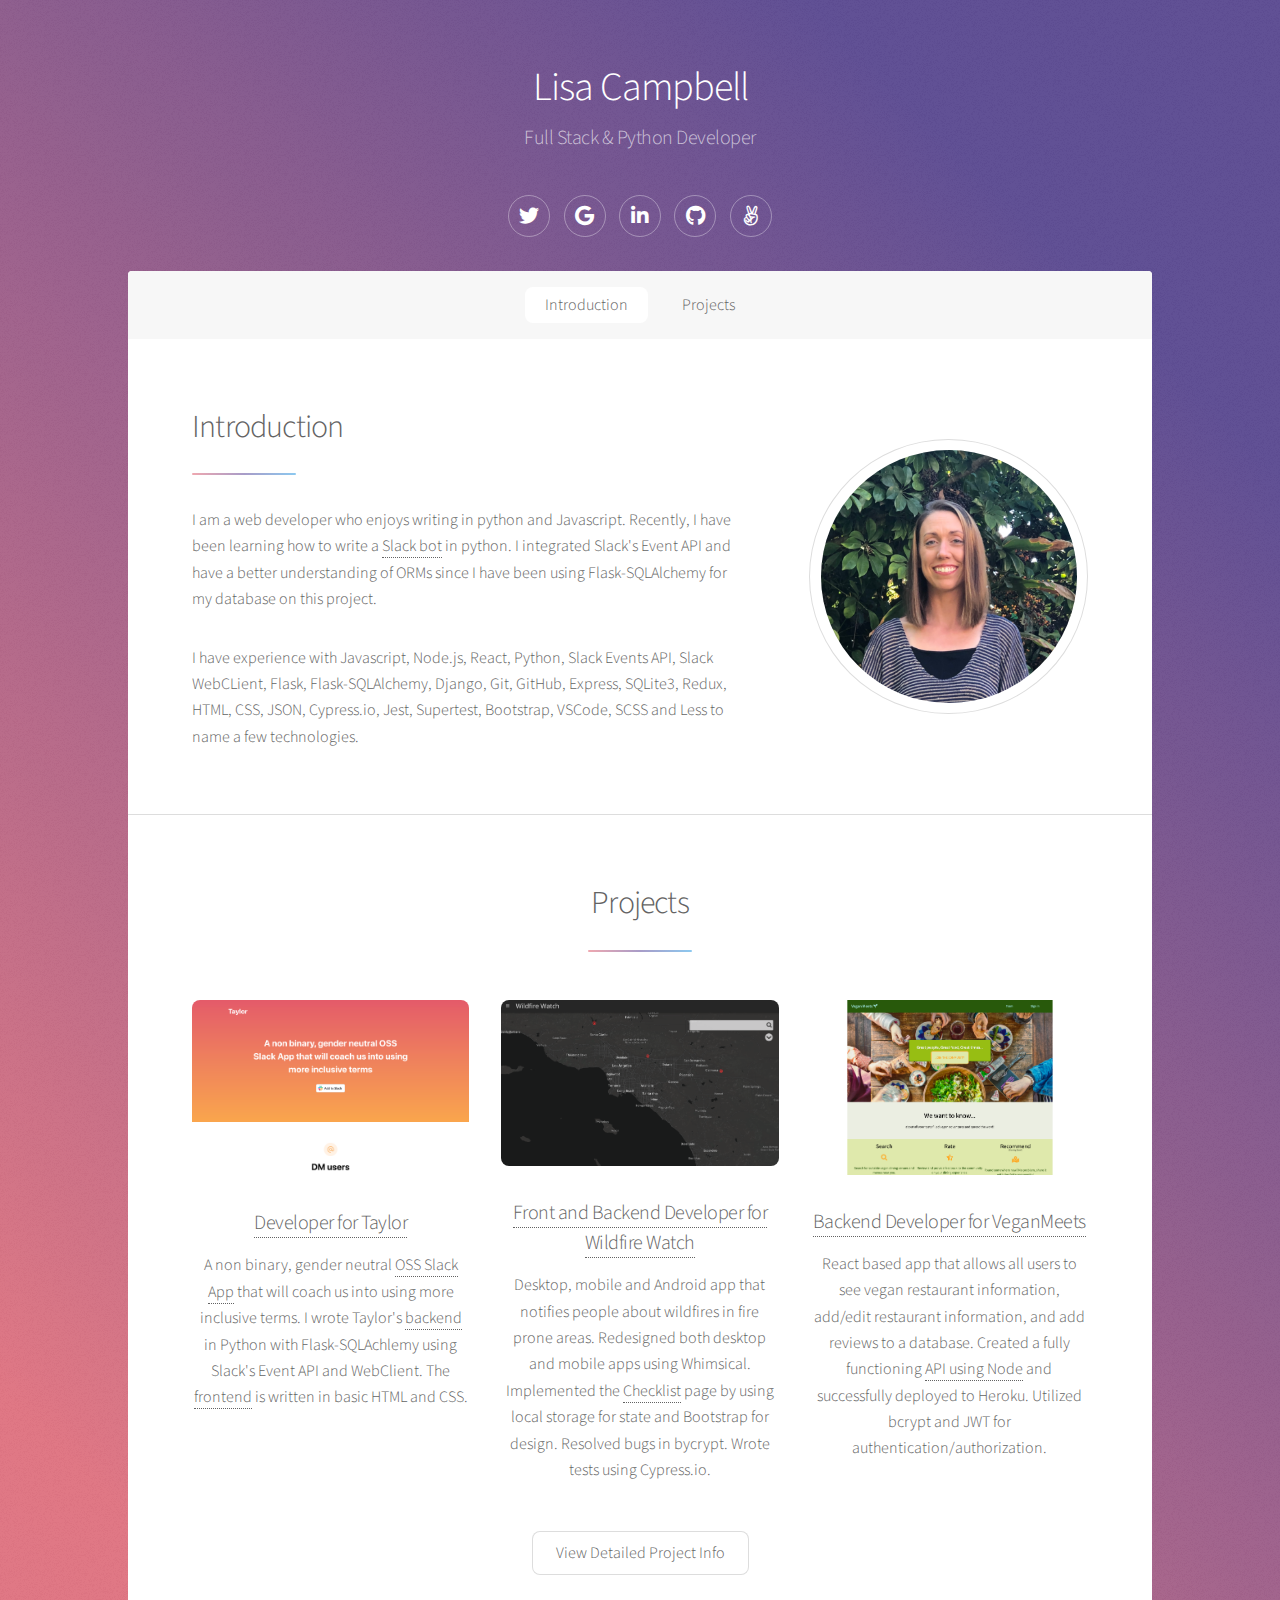
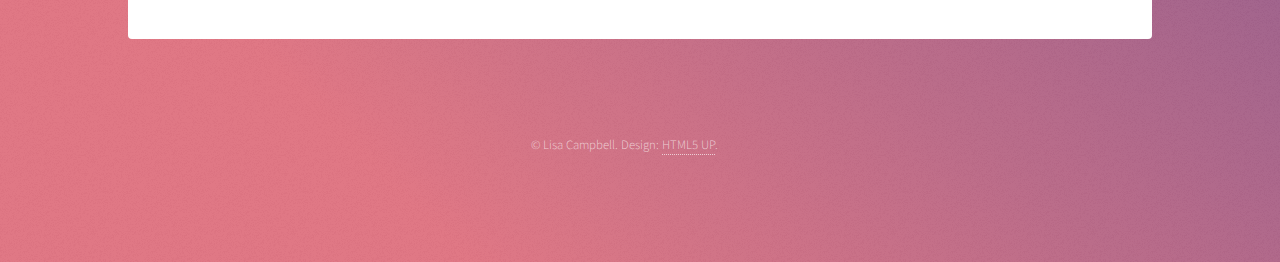
==== index.html @ e960ab2b "Updated links." ====
<!DOCTYPE HTML>

<html>
	<head>
		<title>Lisa Campbell Full Stack & Python Developer</title>
		<meta charset="utf-8" />
		<meta name="viewport" content="width=device-width, initial-scale=1, user-scalable=no" />
		<link rel="stylesheet" href="assets/css/main.css" />
		<noscript><link rel="stylesheet" href="assets/css/noscript.css" /></noscript>
	</head>
	<body class="is-preload">

		<!-- Wrapper -->
			<div id="wrapper">

				<!-- Header -->
					<header id="header">
						<h1>Lisa Campbell</h1>
						<p>Full Stack & Python Developer<br />
						</p>
						<section id="icon">
							<ul class="icons">
								<li><a href="https://twitter.com/lcampbe79" class="icon brands fa-twitter alt"><span class="label">Twitter</span></a></li>
								<li><a href="mailto:lisa@lisacampbell.dev" class="icon brands fa-google alt"><span class="label">Email</span></a></li>
								<li><a href="https://www.linkedin.com/in/lcampbe/" class="icon brands fa-linkedin-in alt"><span class="label">LinkedIn</span></a></li>
								<li><a href="https://github.com/lcampbe79" class="icon brands fa-github alt"><span class="label">GitHub</span></a></li>
								<li><a href="https://angel.co/u/lisa-campbell-79" class="icon brands fa-angellist alt"><span class="label">Angel List</span></a></li>
								<!-- <li><a href="link to your resume" class="icon fa-file-pdf"></a>
 -->

							</ul>
						</section>
					</header>
					
				<!-- Nav -->
					<nav id="nav">
						<ul>
							<li><a href="#intro" class="active">Introduction</a></li>
							<!-- <li><a href="#first">Projects</a></li> -->
							<li><a href="#first">Projects</a></li>
							<!-- Need to make Second go to my resume -->
							<!-- <li><a href="#second">Resume</a></li> -->
							<!-- <li><a href="#cta">Get Started</a></li> -->
						</ul>
					</nav>

				<!-- Main -->
					<div id="main">

						<!-- Introduction -->
							<section id="intro" class="main">
								<div class="spotlight">
									<div class="content">
										<header class="major">
											<h2>Introduction</h2>
										</header>
										<p>I am a web developer who enjoys writing in python and Javascript. Recently, I have been learning how to write a <a href="https://github.com/gettaylor">Slack bot</a> in python. I integrated Slack's Event API and have a better understanding of ORMs since I have been using Flask-SQLAlchemy for my database on this project.</p>
										<p>I have experience with Javascript, Node.js, React, Python, Slack Events API, Slack WebCLient, Flask, Flask-SQLAlchemy, Django, Git, GitHub, Express, SQLite3, Redux, HTML, CSS, JSON, Cypress.io, Jest, Supertest, Bootstrap, VSCode, SCSS and Less to name a few technologies.</p>
									</div>
									<span class="image"><img src="images/Lisa_profile.jpg" alt="" /></span>
								</div>
							</section>

						<!-- First Section -->
							<section id="first" class="main special">
								<header class="major">
									<h2>Projects</h2>
								</header>

								<ul class="features">
									<li>
										<div class="col-4"><span class="image fit"><a href="https://gettaylor.app"><img src="images/taylor.jpg" alt="" /></a></span></div>
										<h3><a href="https://github.com/gettaylor">Developer for Taylor</h3></a>
										
										<p>A non binary, gender neutral <a href="https://gettaylor.app">OSS Slack App</a> that will coach us into using more inclusive terms. I wrote Taylor's <a href="https://github.com/gettaylor/taylor">backend</a> in Python with Flask-SQLAchlemy using Slack's Event API and WebClient. The <a href="https://github.com/gettaylor/website">frontend</a> is written in basic HTML and CSS. 
										</p>
									</li>

									<li>
										<div class="col-4"><span class="image fit"><a href="https://wildfirewatchapp.com/"><img src="images/wildfire-watch.jpg" alt="" /></a></span></div>
										
										<h3><a href="https://wildfirewatchapp.com/">Front and Backend Developer for Wildfire Watch</h3></a>
										<p>Desktop, mobile and Android app that notifies people about wildfires in fire prone areas. Redesigned both desktop and mobile apps using Whimsical. Implemented the <a href="https://github.com/Lambda-School-Labs/forest-fire-watch-fe/commits?author=lcampbe79">Checklist</a> page by using local storage for state and Bootstrap for design. Resolved bugs in bycrypt. Wrote tests using Cypress.io.
										</p>
									</li>

									<li>
										<div class="col-4"><span class="image fit"><a href="https://github.com/Web26-veganmeats/BE"><img src="images/veganmeets.jpg" alt="" /></a></span></div>
										<!-- <span class="image"><img src="images/veganmeets.jpg" alt="" /></span> -->
										<h3><a href="https://web26-veganmeats.github.io/Marketing-Page/">Backend Developer for VeganMeets</h3></a>
										<p>React based app that allows all users to see vegan restaurant information, add/edit restaurant information, and add reviews to a database. Created a fully functioning <a href="https://github.com/Web26-veganmeats/BE">API using Node</a> and successfully deployed to Heroku. Utilized bcrypt and JWT for authentication/authorization.</p>
									</li>

								</ul>

								<footer class="major">
									<ul class="actions special">
										<li><a href="projects.html" class="button">View Detailed Project Info</a></li>
									</ul>
								</footer>

							</section>

					</div>

				<!-- Footer -->
					<footer id="footer">
						<p class="copyright">&copy; Lisa Campbell. Design: <a href="https://html5up.net">HTML5 UP</a>.</p>
					</footer>

			</div>

		<!-- Scripts -->
			<script src="assets/js/jquery.min.js"></script>
			<script src="assets/js/jquery.scrollex.min.js"></script>
			<script src="assets/js/jquery.scrolly.min.js"></script>
			<script src="assets/js/browser.min.js"></script>
			<script src="assets/js/breakpoints.min.js"></script>
			<script src="assets/js/util.js"></script>
			<script src="assets/js/main.js"></script>

	</body>
</html>
---- assets/css/main.css ----
@charset "UTF-8";
@import 'fontawesome-all.min.css';
@import 'https://fonts.googleapis.com/css?family=Source+Sans+Pro:300,400';
/*
	Stellar by HTML5 UP
	html5up.net | @ajlkn
	Free for personal and commercial use under the CCA 3.0 license (html5up.net/license)
*/
html, body, div, span, applet, object,
iframe, h1, h2, h3, h4, h5, h6, p, blockquote,
pre, a, abbr, acronym, address, big, cite,
code, del, dfn, em, img, ins, kbd, q, s, samp,
small, strike, strong, sub, sup, tt, var, b,
u, i, center, dl, dt, dd, ol, ul, li, fieldset,
form, label, legend, table, caption, tbody,
tfoot, thead, tr, th, td, article, aside,
canvas, details, embed, figure, figcaption,
footer, header, hgroup, menu, nav, output, ruby,
section, summary, time, mark, audio, video {
  margin: 0;
  padding: 0;
  border: 0;
  font-size: 100%;
  font: inherit;
  vertical-align: baseline;
}

article, aside, details, figcaption, figure,
footer, header, hgroup, menu, nav, section {
  display: block;
}

body {
  line-height: 1;
}

ol, ul {
  list-style: none;
}

blockquote, q {
  quotes: none;
}
blockquote:before, blockquote:after, q:before, q:after {
  content: "";
  content: none;
}

table {
  border-collapse: collapse;
  border-spacing: 0;
}

body {
  -webkit-text-size-adjust: none;
}

mark {
  background-color: transparent;
  color: inherit;
}

input::-moz-focus-inner {
  border: 0;
  padding: 0;
}

input, select, textarea {
  -moz-appearance: none;
  -webkit-appearance: none;
  -ms-appearance: none;
  appearance: none;
}

/* Basic */
@-ms-viewport {
  width: device-width;
}
body {
  -ms-overflow-style: scrollbar;
}

@media screen and (max-width: 480px) {
  html, body {
    min-width: 320px;
  }
}
html {
  box-sizing: border-box;
}

*, *:before, *:after {
  box-sizing: inherit;
}

body {
  background-color: #935d8c;
  background-image: url("images/overlay.png"), -moz-linear-gradient(45deg, #e37682 15%, #5f4d93 85%);
  background-image: url("images/overlay.png"), -webkit-linear-gradient(45deg, #e37682 15%, #5f4d93 85%);
  background-image: url("images/overlay.png"), -ms-linear-gradient(45deg, #e37682 15%, #5f4d93 85%);
  background-image: url("images/overlay.png"), linear-gradient(45deg, #e37682 15%, #5f4d93 85%);
}
body.is-preload *, body.is-preload *:before, body.is-preload *:after {
  -moz-animation: none !important;
  -webkit-animation: none !important;
  -ms-animation: none !important;
  animation: none !important;
  -moz-transition: none !important;
  -webkit-transition: none !important;
  -ms-transition: none !important;
  transition: none !important;
}

/* Type */
body {
  background-color: #935d8c;
  color: rgba(255, 255, 255, 0.65);
}

body, input, select, textarea {
  font-family: "Source Sans Pro", Helvetica, sans-serif;
  font-size: 17pt;
  font-weight: 300;
  line-height: 1.65;
}
@media screen and (max-width: 1680px) {
  body, input, select, textarea {
    font-size: 14pt;
  }
}
@media screen and (max-width: 1280px) {
  body, input, select, textarea {
    font-size: 12pt;
  }
}
@media screen and (max-width: 360px) {
  body, input, select, textarea {
    font-size: 11pt;
  }
}

a {
  -moz-transition: color 0.2s ease, border-bottom 0.2s ease;
  -webkit-transition: color 0.2s ease, border-bottom 0.2s ease;
  -ms-transition: color 0.2s ease, border-bottom 0.2s ease;
  transition: color 0.2s ease, border-bottom 0.2s ease;
  text-decoration: none;
  border-bottom: dotted 1px;
  color: inherit;
}
a:hover {
  border-bottom-color: transparent;
}

strong, b {
  font-weight: 400;
}

em, i {
  font-style: italic;
}

p {
  margin: 0 0 2em 0;
}
p.content {
  -moz-columns: 20em 2;
  -webkit-columns: 20em 2;
  -ms-columns: 20em 2;
  columns: 20em 2;
  -moz-column-gap: 2em;
  -webkit-column-gap: 2em;
  -ms-column-gap: 2em;
  column-gap: 2em;
  text-align: justify;
}

h1, h2, h3, h4, h5, h6 {
  font-weight: 300;
  line-height: 1.5;
  margin: 0 0 0.7em 0;
  letter-spacing: -0.025em;
}
h1 a, h2 a, h3 a, h4 a, h5 a, h6 a {
  color: inherit;
  text-decoration: none;
}

h1 {
  font-size: 2.5em;
  line-height: 1.2;
}

h2 {
  font-size: 1.5em;
}

h3 {
  font-size: 1.25em;
}

h4 {
  font-size: 1.1em;
}

h5 {
  font-size: 0.9em;
}

h6 {
  font-size: 0.7em;
}

@media screen and (max-width: 736px) {
  h1 {
    font-size: 2em;
  }
}
sub {
  font-size: 0.8em;
  position: relative;
  top: 0.5em;
}

sup {
  font-size: 0.8em;
  position: relative;
  top: -0.5em;
}

blockquote {
  border-left: solid 4px;
  font-style: italic;
  margin: 0 0 2em 0;
  padding: 0.5em 0 0.5em 2em;
}

code {
  border-radius: 8px;
  border: solid 1px;
  font-family: "Courier New", monospace;
  font-size: 0.9em;
  margin: 0 0.25em;
  padding: 0.25em 0.65em;
}

pre {
  -webkit-overflow-scrolling: touch;
  font-family: "Courier New", monospace;
  font-size: 0.9em;
  margin: 0 0 2em 0;
}
pre code {
  display: block;
  line-height: 1.75;
  padding: 1em 1.5em;
  overflow-x: auto;
}

hr {
  border: 0;
  border-bottom: solid 1px;
  margin: 2em 0;
}
hr.major {
  margin: 3em 0;
}

.align-left {
  text-align: left;
}

.align-center {
  text-align: center;
}

.align-right {
  text-align: right;
}

input, select, textarea {
  color: #ffffff;
}

a:hover {
  color: #ffffff;
}

strong, b {
  color: #ffffff;
}

h1, h2, h3, h4, h5, h6 {
  color: #ffffff;
}

blockquote {
  border-left-color: rgba(255, 255, 255, 0.35);
}

code {
  background: rgba(255, 255, 255, 0.075);
  border-color: rgba(255, 255, 255, 0.35);
}

hr {
  border-bottom-color: rgba(255, 255, 255, 0.35);
}

/* Row */
.row {
  display: flex;
  flex-wrap: wrap;
  box-sizing: border-box;
  align-items: stretch;
}
.row > * {
  box-sizing: border-box;
}
.row.gtr-uniform > * > :last-child {
  margin-bottom: 0;
}
.row.aln-left {
  justify-content: flex-start;
}
.row.aln-center {
  justify-content: center;
}
.row.aln-right {
  justify-content: flex-end;
}
.row.aln-top {
  align-items: flex-start;
}
.row.aln-middle {
  align-items: center;
}
.row.aln-bottom {
  align-items: flex-end;
}
.row > .imp {
  order: -1;
}
.row > .col-1 {
  width: 8.3333333333%;
}
.row > .off-1 {
  margin-left: 8.3333333333%;
}
.row > .col-2 {
  width: 16.6666666667%;
}
.row > .off-2 {
  margin-left: 16.6666666667%;
}
.row > .col-3 {
  width: 25%;
}
.row > .off-3 {
  margin-left: 25%;
}
.row > .col-4 {
  width: 33.3333333333%;
}
.row > .off-4 {
  margin-left: 33.3333333333%;
}
.row > .col-5 {
  width: 41.6666666667%;
}
.row > .off-5 {
  margin-left: 41.6666666667%;
}
.row > .col-6 {
  width: 50%;
}
.row > .off-6 {
  margin-left: 50%;
}
.row > .col-7 {
  width: 58.3333333333%;
}
.row > .off-7 {
  margin-left: 58.3333333333%;
}
.row > .col-8 {
  width: 66.6666666667%;
}
.row > .off-8 {
  margin-left: 66.6666666667%;
}
.row > .col-9 {
  width: 75%;
}
.row > .off-9 {
  margin-left: 75%;
}
.row > .col-10 {
  width: 83.3333333333%;
}
.row > .off-10 {
  margin-left: 83.3333333333%;
}
.row > .col-11 {
  width: 91.6666666667%;
}
.row > .off-11 {
  margin-left: 91.6666666667%;
}
.row > .col-12 {
  width: 100%;
}
.row > .off-12 {
  margin-left: 100%;
}
.row.gtr-0 {
  margin-top: 0;
  margin-left: 0em;
}
.row.gtr-0 > * {
  padding: 0 0 0 0em;
}
.row.gtr-0.gtr-uniform {
  margin-top: 0em;
}
.row.gtr-0.gtr-uniform > * {
  padding-top: 0em;
}
.row.gtr-25 {
  margin-top: 0;
  margin-left: -0.375em;
}
.row.gtr-25 > * {
  padding: 0 0 0 0.375em;
}
.row.gtr-25.gtr-uniform {
  margin-top: -0.375em;
}
.row.gtr-25.gtr-uniform > * {
  padding-top: 0.375em;
}
.row.gtr-50 {
  margin-top: 0;
  margin-left: -0.75em;
}
.row.gtr-50 > * {
  padding: 0 0 0 0.75em;
}
.row.gtr-50.gtr-uniform {
  margin-top: -0.75em;
}
.row.gtr-50.gtr-uniform > * {
  padding-top: 0.75em;
}
.row {
  margin-top: 0;
  margin-left: -1.5em;
}
.row > * {
  padding: 0 0 0 1.5em;
}
.row.gtr-uniform {
  margin-top: -1.5em;
}
.row.gtr-uniform > * {
  padding-top: 1.5em;
}
.row.gtr-150 {
  margin-top: 0;
  margin-left: -2.25em;
}
.row.gtr-150 > * {
  padding: 0 0 0 2.25em;
}
.row.gtr-150.gtr-uniform {
  margin-top: -2.25em;
}
.row.gtr-150.gtr-uniform > * {
  padding-top: 2.25em;
}
.row.gtr-200 {
  margin-top: 0;
  margin-left: -3em;
}
.row.gtr-200 > * {
  padding: 0 0 0 3em;
}
.row.gtr-200.gtr-uniform {
  margin-top: -3em;
}
.row.gtr-200.gtr-uniform > * {
  padding-top: 3em;
}
@media screen and (max-width: 1680px) {
  .row {
    display: flex;
    flex-wrap: wrap;
    box-sizing: border-box;
    align-items: stretch;
  }
  .row > * {
    box-sizing: border-box;
  }
  .row.gtr-uniform > * > :last-child {
    margin-bottom: 0;
  }
  .row.aln-left {
    justify-content: flex-start;
  }
  .row.aln-center {
    justify-content: center;
  }
  .row.aln-right {
    justify-content: flex-end;
  }
  .row.aln-top {
    align-items: flex-start;
  }
  .row.aln-middle {
    align-items: center;
  }
  .row.aln-bottom {
    align-items: flex-end;
  }
  .row > .imp-xlarge {
    order: -1;
  }
  .row > .col-1-xlarge {
    width: 8.3333333333%;
  }
  .row > .off-1-xlarge {
    margin-left: 8.3333333333%;
  }
  .row > .col-2-xlarge {
    width: 16.6666666667%;
  }
  .row > .off-2-xlarge {
    margin-left: 16.6666666667%;
  }
  .row > .col-3-xlarge {
    width: 25%;
  }
  .row > .off-3-xlarge {
    margin-left: 25%;
  }
  .row > .col-4-xlarge {
    width: 33.3333333333%;
  }
  .row > .off-4-xlarge {
    margin-left: 33.3333333333%;
  }
  .row > .col-5-xlarge {
    width: 41.6666666667%;
  }
  .row > .off-5-xlarge {
    margin-left: 41.6666666667%;
  }
  .row > .col-6-xlarge {
    width: 50%;
  }
  .row > .off-6-xlarge {
    margin-left: 50%;
  }
  .row > .col-7-xlarge {
    width: 58.3333333333%;
  }
  .row > .off-7-xlarge {
    margin-left: 58.3333333333%;
  }
  .row > .col-8-xlarge {
    width: 66.6666666667%;
  }
  .row > .off-8-xlarge {
    margin-left: 66.6666666667%;
  }
  .row > .col-9-xlarge {
    width: 75%;
  }
  .row > .off-9-xlarge {
    margin-left: 75%;
  }
  .row > .col-10-xlarge {
    width: 83.3333333333%;
  }
  .row > .off-10-xlarge {
    margin-left: 83.3333333333%;
  }
  .row > .col-11-xlarge {
    width: 91.6666666667%;
  }
  .row > .off-11-xlarge {
    margin-left: 91.6666666667%;
  }
  .row > .col-12-xlarge {
    width: 100%;
  }
  .row > .off-12-xlarge {
    margin-left: 100%;
  }
  .row.gtr-0 {
    margin-top: 0;
    margin-left: 0em;
  }
  .row.gtr-0 > * {
    padding: 0 0 0 0em;
  }
  .row.gtr-0.gtr-uniform {
    margin-top: 0em;
  }
  .row.gtr-0.gtr-uniform > * {
    padding-top: 0em;
  }
  .row.gtr-25 {
    margin-top: 0;
    margin-left: -0.375em;
  }
  .row.gtr-25 > * {
    padding: 0 0 0 0.375em;
  }
  .row.gtr-25.gtr-uniform {
    margin-top: -0.375em;
  }
  .row.gtr-25.gtr-uniform > * {
    padding-top: 0.375em;
  }
  .row.gtr-50 {
    margin-top: 0;
    margin-left: -0.75em;
  }
  .row.gtr-50 > * {
    padding: 0 0 0 0.75em;
  }
  .row.gtr-50.gtr-uniform {
    margin-top: -0.75em;
  }
  .row.gtr-50.gtr-uniform > * {
    padding-top: 0.75em;
  }
  .row {
    margin-top: 0;
    margin-left: -1.5em;
  }
  .row > * {
    padding: 0 0 0 1.5em;
  }
  .row.gtr-uniform {
    margin-top: -1.5em;
  }
  .row.gtr-uniform > * {
    padding-top: 1.5em;
  }
  .row.gtr-150 {
    margin-top: 0;
    margin-left: -2.25em;
  }
  .row.gtr-150 > * {
    padding: 0 0 0 2.25em;
  }
  .row.gtr-150.gtr-uniform {
    margin-top: -2.25em;
  }
  .row.gtr-150.gtr-uniform > * {
    padding-top: 2.25em;
  }
  .row.gtr-200 {
    margin-top: 0;
    margin-left: -3em;
  }
  .row.gtr-200 > * {
    padding: 0 0 0 3em;
  }
  .row.gtr-200.gtr-uniform {
    margin-top: -3em;
  }
  .row.gtr-200.gtr-uniform > * {
    padding-top: 3em;
  }
}
@media screen and (max-width: 1280px) {
  .row {
    display: flex;
    flex-wrap: wrap;
    box-sizing: border-box;
    align-items: stretch;
  }
  .row > * {
    box-sizing: border-box;
  }
  .row.gtr-uniform > * > :last-child {
    margin-bottom: 0;
  }
  .row.aln-left {
    justify-content: flex-start;
  }
  .row.aln-center {
    justify-content: center;
  }
  .row.aln-right {
    justify-content: flex-end;
  }
  .row.aln-top {
    align-items: flex-start;
  }
  .row.aln-middle {
    align-items: center;
  }
  .row.aln-bottom {
    align-items: flex-end;
  }
  .row > .imp-large {
    order: -1;
  }
  .row > .col-1-large {
    width: 8.3333333333%;
  }
  .row > .off-1-large {
    margin-left: 8.3333333333%;
  }
  .row > .col-2-large {
    width: 16.6666666667%;
  }
  .row > .off-2-large {
    margin-left: 16.6666666667%;
  }
  .row > .col-3-large {
    width: 25%;
  }
  .row > .off-3-large {
    margin-left: 25%;
  }
  .row > .col-4-large {
    width: 33.3333333333%;
  }
  .row > .off-4-large {
    margin-left: 33.3333333333%;
  }
  .row > .col-5-large {
    width: 41.6666666667%;
  }
  .row > .off-5-large {
    margin-left: 41.6666666667%;
  }
  .row > .col-6-large {
    width: 50%;
  }
  .row > .off-6-large {
    margin-left: 50%;
  }
  .row > .col-7-large {
    width: 58.3333333333%;
  }
  .row > .off-7-large {
    margin-left: 58.3333333333%;
  }
  .row > .col-8-large {
    width: 66.6666666667%;
  }
  .row > .off-8-large {
    margin-left: 66.6666666667%;
  }
  .row > .col-9-large {
    width: 75%;
  }
  .row > .off-9-large {
    margin-left: 75%;
  }
  .row > .col-10-large {
    width: 83.3333333333%;
  }
  .row > .off-10-large {
    margin-left: 83.3333333333%;
  }
  .row > .col-11-large {
    width: 91.6666666667%;
  }
  .row > .off-11-large {
    margin-left: 91.6666666667%;
  }
  .row > .col-12-large {
    width: 100%;
  }
  .row > .off-12-large {
    margin-left: 100%;
  }
  .row.gtr-0 {
    margin-top: 0;
    margin-left: 0em;
  }
  .row.gtr-0 > * {
    padding: 0 0 0 0em;
  }
  .row.gtr-0.gtr-uniform {
    margin-top: 0em;
  }
  .row.gtr-0.gtr-uniform > * {
    padding-top: 0em;
  }
  .row.gtr-25 {
    margin-top: 0;
    margin-left: -0.375em;
  }
  .row.gtr-25 > * {
    padding: 0 0 0 0.375em;
  }
  .row.gtr-25.gtr-uniform {
    margin-top: -0.375em;
  }
  .row.gtr-25.gtr-uniform > * {
    padding-top: 0.375em;
  }
  .row.gtr-50 {
    margin-top: 0;
    margin-left: -0.75em;
  }
  .row.gtr-50 > * {
    padding: 0 0 0 0.75em;
  }
  .row.gtr-50.gtr-uniform {
    margin-top: -0.75em;
  }
  .row.gtr-50.gtr-uniform > * {
    padding-top: 0.75em;
  }
  .row {
    margin-top: 0;
    margin-left: -1.5em;
  }
  .row > * {
    padding: 0 0 0 1.5em;
  }
  .row.gtr-uniform {
    margin-top: -1.5em;
  }
  .row.gtr-uniform > * {
    padding-top: 1.5em;
  }
  .row.gtr-150 {
    margin-top: 0;
    margin-left: -2.25em;
  }
  .row.gtr-150 > * {
    padding: 0 0 0 2.25em;
  }
  .row.gtr-150.gtr-uniform {
    margin-top: -2.25em;
  }
  .row.gtr-150.gtr-uniform > * {
    padding-top: 2.25em;
  }
  .row.gtr-200 {
    margin-top: 0;
    margin-left: -3em;
  }
  .row.gtr-200 > * {
    padding: 0 0 0 3em;
  }
  .row.gtr-200.gtr-uniform {
    margin-top: -3em;
  }
  .row.gtr-200.gtr-uniform > * {
    padding-top: 3em;
  }
}
@media screen and (max-width: 980px) {
  .row {
    display: flex;
    flex-wrap: wrap;
    box-sizing: border-box;
    align-items: stretch;
  }
  .row > * {
    box-sizing: border-box;
  }
  .row.gtr-uniform > * > :last-child {
    margin-bottom: 0;
  }
  .row.aln-left {
    justify-content: flex-start;
  }
  .row.aln-center {
    justify-content: center;
  }
  .row.aln-right {
    justify-content: flex-end;
  }
  .row.aln-top {
    align-items: flex-start;
  }
  .row.aln-middle {
    align-items: center;
  }
  .row.aln-bottom {
    align-items: flex-end;
  }
  .row > .imp-medium {
    order: -1;
  }
  .row > .col-1-medium {
    width: 8.3333333333%;
  }
  .row > .off-1-medium {
    margin-left: 8.3333333333%;
  }
  .row > .col-2-medium {
    width: 16.6666666667%;
  }
  .row > .off-2-medium {
    margin-left: 16.6666666667%;
  }
  .row > .col-3-medium {
    width: 25%;
  }
  .row > .off-3-medium {
    margin-left: 25%;
  }
  .row > .col-4-medium {
    width: 33.3333333333%;
  }
  .row > .off-4-medium {
    margin-left: 33.3333333333%;
  }
  .row > .col-5-medium {
    width: 41.6666666667%;
  }
  .row > .off-5-medium {
    margin-left: 41.6666666667%;
  }
  .row > .col-6-medium {
    width: 50%;
  }
  .row > .off-6-medium {
    margin-left: 50%;
  }
  .row > .col-7-medium {
    width: 58.3333333333%;
  }
  .row > .off-7-medium {
    margin-left: 58.3333333333%;
  }
  .row > .col-8-medium {
    width: 66.6666666667%;
  }
  .row > .off-8-medium {
    margin-left: 66.6666666667%;
  }
  .row > .col-9-medium {
    width: 75%;
  }
  .row > .off-9-medium {
    margin-left: 75%;
  }
  .row > .col-10-medium {
    width: 83.3333333333%;
  }
  .row > .off-10-medium {
    margin-left: 83.3333333333%;
  }
  .row > .col-11-medium {
    width: 91.6666666667%;
  }
  .row > .off-11-medium {
    margin-left: 91.6666666667%;
  }
  .row > .col-12-medium {
    width: 100%;
  }
  .row > .off-12-medium {
    margin-left: 100%;
  }
  .row.gtr-0 {
    margin-top: 0;
    margin-left: 0em;
  }
  .row.gtr-0 > * {
    padding: 0 0 0 0em;
  }
  .row.gtr-0.gtr-uniform {
    margin-top: 0em;
  }
  .row.gtr-0.gtr-uniform > * {
    padding-top: 0em;
  }
  .row.gtr-25 {
    margin-top: 0;
    margin-left: -0.375em;
  }
  .row.gtr-25 > * {
    padding: 0 0 0 0.375em;
  }
  .row.gtr-25.gtr-uniform {
    margin-top: -0.375em;
  }
  .row.gtr-25.gtr-uniform > * {
    padding-top: 0.375em;
  }
  .row.gtr-50 {
    margin-top: 0;
    margin-left: -0.75em;
  }
  .row.gtr-50 > * {
    padding: 0 0 0 0.75em;
  }
  .row.gtr-50.gtr-uniform {
    margin-top: -0.75em;
  }
  .row.gtr-50.gtr-uniform > * {
    padding-top: 0.75em;
  }
  .row {
    margin-top: 0;
    margin-left: -1.5em;
  }
  .row > * {
    padding: 0 0 0 1.5em;
  }
  .row.gtr-uniform {
    margin-top: -1.5em;
  }
  .row.gtr-uniform > * {
    padding-top: 1.5em;
  }
  .row.gtr-150 {
    margin-top: 0;
    margin-left: -2.25em;
  }
  .row.gtr-150 > * {
    padding: 0 0 0 2.25em;
  }
  .row.gtr-150.gtr-uniform {
    margin-top: -2.25em;
  }
  .row.gtr-150.gtr-uniform > * {
    padding-top: 2.25em;
  }
  .row.gtr-200 {
    margin-top: 0;
    margin-left: -3em;
  }
  .row.gtr-200 > * {
    padding: 0 0 0 3em;
  }
  .row.gtr-200.gtr-uniform {
    margin-top: -3em;
  }
  .row.gtr-200.gtr-uniform > * {
    padding-top: 3em;
  }
}
@media screen and (max-width: 736px) {
  .row {
    display: flex;
    flex-wrap: wrap;
    box-sizing: border-box;
    align-items: stretch;
  }
  .row > * {
    box-sizing: border-box;
  }
  .row.gtr-uniform > * > :last-child {
    margin-bottom: 0;
  }
  .row.aln-left {
    justify-content: flex-start;
  }
  .row.aln-center {
    justify-content: center;
  }
  .row.aln-right {
    justify-content: flex-end;
  }
  .row.aln-top {
    align-items: flex-start;
  }
  .row.aln-middle {
    align-items: center;
  }
  .row.aln-bottom {
    align-items: flex-end;
  }
  .row > .imp-small {
    order: -1;
  }
  .row > .col-1-small {
    width: 8.3333333333%;
  }
  .row > .off-1-small {
    margin-left: 8.3333333333%;
  }
  .row > .col-2-small {
    width: 16.6666666667%;
  }
  .row > .off-2-small {
    margin-left: 16.6666666667%;
  }
  .row > .col-3-small {
    width: 25%;
  }
  .row > .off-3-small {
    margin-left: 25%;
  }
  .row > .col-4-small {
    width: 33.3333333333%;
  }
  .row > .off-4-small {
    margin-left: 33.3333333333%;
  }
  .row > .col-5-small {
    width: 41.6666666667%;
  }
  .row > .off-5-small {
    margin-left: 41.6666666667%;
  }
  .row > .col-6-small {
    width: 50%;
  }
  .row > .off-6-small {
    margin-left: 50%;
  }
  .row > .col-7-small {
    width: 58.3333333333%;
  }
  .row > .off-7-small {
    margin-left: 58.3333333333%;
  }
  .row > .col-8-small {
    width: 66.6666666667%;
  }
  .row > .off-8-small {
    margin-left: 66.6666666667%;
  }
  .row > .col-9-small {
    width: 75%;
  }
  .row > .off-9-small {
    margin-left: 75%;
  }
  .row > .col-10-small {
    width: 83.3333333333%;
  }
  .row > .off-10-small {
    margin-left: 83.3333333333%;
  }
  .row > .col-11-small {
    width: 91.6666666667%;
  }
  .row > .off-11-small {
    margin-left: 91.6666666667%;
  }
  .row > .col-12-small {
    width: 100%;
  }
  .row > .off-12-small {
    margin-left: 100%;
  }
  .row.gtr-0 {
    margin-top: 0;
    margin-left: 0em;
  }
  .row.gtr-0 > * {
    padding: 0 0 0 0em;
  }
  .row.gtr-0.gtr-uniform {
    margin-top: 0em;
  }
  .row.gtr-0.gtr-uniform > * {
    padding-top: 0em;
  }
  .row.gtr-25 {
    margin-top: 0;
    margin-left: -0.25em;
  }
  .row.gtr-25 > * {
    padding: 0 0 0 0.25em;
  }
  .row.gtr-25.gtr-uniform {
    margin-top: -0.25em;
  }
  .row.gtr-25.gtr-uniform > * {
    padding-top: 0.25em;
  }
  .row.gtr-50 {
    margin-top: 0;
    margin-left: -0.5em;
  }
  .row.gtr-50 > * {
    padding: 0 0 0 0.5em;
  }
  .row.gtr-50.gtr-uniform {
    margin-top: -0.5em;
  }
  .row.gtr-50.gtr-uniform > * {
    padding-top: 0.5em;
  }
  .row {
    margin-top: 0;
    margin-left: -1em;
  }
  .row > * {
    padding: 0 0 0 1em;
  }
  .row.gtr-uniform {
    margin-top: -1em;
  }
  .row.gtr-uniform > * {
    padding-top: 1em;
  }
  .row.gtr-150 {
    margin-top: 0;
    margin-left: -1.5em;
  }
  .row.gtr-150 > * {
    padding: 0 0 0 1.5em;
  }
  .row.gtr-150.gtr-uniform {
    margin-top: -1.5em;
  }
  .row.gtr-150.gtr-uniform > * {
    padding-top: 1.5em;
  }
  .row.gtr-200 {
    margin-top: 0;
    margin-left: -2em;
  }
  .row.gtr-200 > * {
    padding: 0 0 0 2em;
  }
  .row.gtr-200.gtr-uniform {
    margin-top: -2em;
  }
  .row.gtr-200.gtr-uniform > * {
    padding-top: 2em;
  }
}
@media screen and (max-width: 480px) {
  .row {
    display: flex;
    flex-wrap: wrap;
    box-sizing: border-box;
    align-items: stretch;
  }
  .row > * {
    box-sizing: border-box;
  }
  .row.gtr-uniform > * > :last-child {
    margin-bottom: 0;
  }
  .row.aln-left {
    justify-content: flex-start;
  }
  .row.aln-center {
    justify-content: center;
  }
  .row.aln-right {
    justify-content: flex-end;
  }
  .row.aln-top {
    align-items: flex-start;
  }
  .row.aln-middle {
    align-items: center;
  }
  .row.aln-bottom {
    align-items: flex-end;
  }
  .row > .imp-xsmall {
    order: -1;
  }
  .row > .col-1-xsmall {
    width: 8.3333333333%;
  }
  .row > .off-1-xsmall {
    margin-left: 8.3333333333%;
  }
  .row > .col-2-xsmall {
    width: 16.6666666667%;
  }
  .row > .off-2-xsmall {
    margin-left: 16.6666666667%;
  }
  .row > .col-3-xsmall {
    width: 25%;
  }
  .row > .off-3-xsmall {
    margin-left: 25%;
  }
  .row > .col-4-xsmall {
    width: 33.3333333333%;
  }
  .row > .off-4-xsmall {
    margin-left: 33.3333333333%;
  }
  .row > .col-5-xsmall {
    width: 41.6666666667%;
  }
  .row > .off-5-xsmall {
    margin-left: 41.6666666667%;
  }
  .row > .col-6-xsmall {
    width: 50%;
  }
  .row > .off-6-xsmall {
    margin-left: 50%;
  }
  .row > .col-7-xsmall {
    width: 58.3333333333%;
  }
  .row > .off-7-xsmall {
    margin-left: 58.3333333333%;
  }
  .row > .col-8-xsmall {
    width: 66.6666666667%;
  }
  .row > .off-8-xsmall {
    margin-left: 66.6666666667%;
  }
  .row > .col-9-xsmall {
    width: 75%;
  }
  .row > .off-9-xsmall {
    margin-left: 75%;
  }
  .row > .col-10-xsmall {
    width: 83.3333333333%;
  }
  .row > .off-10-xsmall {
    margin-left: 83.3333333333%;
  }
  .row > .col-11-xsmall {
    width: 91.6666666667%;
  }
  .row > .off-11-xsmall {
    margin-left: 91.6666666667%;
  }
  .row > .col-12-xsmall {
    width: 100%;
  }
  .row > .off-12-xsmall {
    margin-left: 100%;
  }
  .row.gtr-0 {
    margin-top: 0;
    margin-left: 0em;
  }
  .row.gtr-0 > * {
    padding: 0 0 0 0em;
  }
  .row.gtr-0.gtr-uniform {
    margin-top: 0em;
  }
  .row.gtr-0.gtr-uniform > * {
    padding-top: 0em;
  }
  .row.gtr-25 {
    margin-top: 0;
    margin-left: -0.3125em;
  }
  .row.gtr-25 > * {
    padding: 0 0 0 0.3125em;
  }
  .row.gtr-25.gtr-uniform {
    margin-top: -0.3125em;
  }
  .row.gtr-25.gtr-uniform > * {
    padding-top: 0.3125em;
  }
  .row.gtr-50 {
    margin-top: 0;
    margin-left: -0.625em;
  }
  .row.gtr-50 > * {
    padding: 0 0 0 0.625em;
  }
  .row.gtr-50.gtr-uniform {
    margin-top: -0.625em;
  }
  .row.gtr-50.gtr-uniform > * {
    padding-top: 0.625em;
  }
  .row {
    margin-top: 0;
    margin-left: -1.25em;
  }
  .row > * {
    padding: 0 0 0 1.25em;
  }
  .row.gtr-uniform {
    margin-top: -1.25em;
  }
  .row.gtr-uniform > * {
    padding-top: 1.25em;
  }
  .row.gtr-150 {
    margin-top: 0;
    margin-left: -1.875em;
  }
  .row.gtr-150 > * {
    padding: 0 0 0 1.875em;
  }
  .row.gtr-150.gtr-uniform {
    margin-top: -1.875em;
  }
  .row.gtr-150.gtr-uniform > * {
    padding-top: 1.875em;
  }
  .row.gtr-200 {
    margin-top: 0;
    margin-left: -2.5em;
  }
  .row.gtr-200 > * {
    padding: 0 0 0 2.5em;
  }
  .row.gtr-200.gtr-uniform {
    margin-top: -2.5em;
  }
  .row.gtr-200.gtr-uniform > * {
    padding-top: 2.5em;
  }
}

/* Box */
.box {
  border-radius: 8px;
  border: solid;
  margin-bottom: 2em;
  padding: 1.5em;
}
.box > :last-child,
.box > :last-child > :last-child,
.box > :last-child > :last-child > :last-child {
  margin-bottom: 0;
}
.box.alt {
  border: 0;
  border-radius: 0;
  padding: 0;
}

.box {
  border-color: rgba(255, 255, 255, 0.35);
}

/* Button */
input[type=submit],
input[type=reset],
input[type=button],
button,
.button {
  -moz-appearance: none;
  -webkit-appearance: none;
  -ms-appearance: none;
  appearance: none;
  -moz-transition: background-color 0.2s ease-in-out, color 0.2s ease-in-out;
  -webkit-transition: background-color 0.2s ease-in-out, color 0.2s ease-in-out;
  -ms-transition: background-color 0.2s ease-in-out, color 0.2s ease-in-out;
  transition: background-color 0.2s ease-in-out, color 0.2s ease-in-out;
  border-radius: 8px;
  border: 0;
  cursor: pointer;
  display: inline-block;
  font-weight: 300;
  height: 2.75em;
  line-height: 2.75em;
  min-width: 9.25em;
  padding: 0 1.5em;
  text-align: center;
  text-decoration: none;
  white-space: nowrap;
}
input[type=submit].icon,
input[type=reset].icon,
input[type=button].icon,
button.icon,
.button.icon {
  padding-left: 1.35em;
}
input[type=submit].icon:before,
input[type=reset].icon:before,
input[type=button].icon:before,
button.icon:before,
.button.icon:before {
  margin-right: 0.5em;
}
input[type=submit].fit,
input[type=reset].fit,
input[type=button].fit,
button.fit,
.button.fit {
  width: 100%;
}
input[type=submit].small,
input[type=reset].small,
input[type=button].small,
button.small,
.button.small {
  font-size: 0.8em;
}
input[type=submit].large,
input[type=reset].large,
input[type=button].large,
button.large,
.button.large {
  font-size: 1.35em;
}
input[type=submit].disabled, input[type=submit]:disabled,
input[type=reset].disabled,
input[type=reset]:disabled,
input[type=button].disabled,
input[type=button]:disabled,
button.disabled,
button:disabled,
.button.disabled,
.button:disabled {
  pointer-events: none;
  opacity: 0.25;
}
@media screen and (max-width: 736px) {
  input[type=submit],
input[type=reset],
input[type=button],
button,
.button {
    min-width: 0;
  }
}

input[type=submit],
input[type=reset],
input[type=button],
button,
.button {
  background-color: transparent;
  box-shadow: inset 0 0 0 1px rgba(255, 255, 255, 0.35);
  color: #ffffff !important;
}
input[type=submit]:hover,
input[type=reset]:hover,
input[type=button]:hover,
button:hover,
.button:hover {
  background-color: rgba(255, 255, 255, 0.075);
}
input[type=submit]:active,
input[type=reset]:active,
input[type=button]:active,
button:active,
.button:active {
  background-color: rgba(255, 255, 255, 0.2);
}
input[type=submit].icon:before,
input[type=reset].icon:before,
input[type=button].icon:before,
button.icon:before,
.button.icon:before {
  color: rgba(255, 255, 255, 0.5);
}
input[type=submit].primary,
input[type=reset].primary,
input[type=button].primary,
button.primary,
.button.primary {
  background-color: #8cc9f0;
  color: #ffffff !important;
  box-shadow: none;
}
input[type=submit].primary:hover,
input[type=reset].primary:hover,
input[type=button].primary:hover,
button.primary:hover,
.button.primary:hover {
  background-color: #9acff2;
}
input[type=submit].primary:active,
input[type=reset].primary:active,
input[type=button].primary:active,
button.primary:active,
.button.primary:active {
  background-color: #7ec3ee;
}
input[type=submit].primary.icon:before,
input[type=reset].primary.icon:before,
input[type=button].primary.icon:before,
button.primary.icon:before,
.button.primary.icon:before {
  color: #ffffff !important;
}

/* Form */
form {
  margin: 0 0 2em 0;
}

label {
  display: block;
  font-size: 0.9em;
  font-weight: 400;
  margin: 0 0 1em 0;
}

input[type=text],
input[type=password],
input[type=email],
select,
textarea {
  -moz-appearance: none;
  -webkit-appearance: none;
  -ms-appearance: none;
  appearance: none;
  border-radius: 8px;
  border: solid 1px;
  color: inherit;
  display: block;
  outline: 0;
  padding: 0 1em;
  text-decoration: none;
  width: 100%;
}
input[type=text]:invalid,
input[type=password]:invalid,
input[type=email]:invalid,
select:invalid,
textarea:invalid {
  box-shadow: none;
}

select {
  background-size: 1.25rem;
  background-repeat: no-repeat;
  background-position: calc(100% - 1rem) center;
  height: 2.75em;
  padding-right: 2.75em;
  text-overflow: ellipsis;
}
select:focus::-ms-value {
  background-color: transparent;
}
select::-ms-expand {
  display: none;
}

input[type=text],
input[type=password],
input[type=email],
select {
  height: 2.75em;
}

textarea {
  padding: 0.75em 1em;
}

input[type=checkbox],
input[type=radio] {
  -moz-appearance: none;
  -webkit-appearance: none;
  -ms-appearance: none;
  appearance: none;
  display: block;
  float: left;
  margin-right: -2em;
  opacity: 0;
  width: 1em;
  z-index: -1;
}
input[type=checkbox] + label,
input[type=radio] + label {
  text-decoration: none;
  cursor: pointer;
  display: inline-block;
  font-size: 1em;
  font-weight: 300;
  padding-left: 2.4em;
  padding-right: 0.75em;
  position: relative;
}
input[type=checkbox] + label:before,
input[type=radio] + label:before {
  -moz-osx-font-smoothing: grayscale;
  -webkit-font-smoothing: antialiased;
  display: inline-block;
  font-style: normal;
  font-variant: normal;
  text-rendering: auto;
  line-height: 1;
  text-transform: none !important;
  font-family: "Font Awesome 5 Free";
  font-weight: 900;
}
input[type=checkbox] + label:before,
input[type=radio] + label:before {
  border-radius: 8px;
  border: solid 1px;
  content: "";
  display: inline-block;
  font-size: 0.8em;
  height: 2.0625em;
  left: 0;
  line-height: 2.0625em;
  position: absolute;
  text-align: center;
  top: 0;
  width: 2.0625em;
}
input[type=checkbox]:checked + label:before,
input[type=radio]:checked + label:before {
  content: "";
}

input[type=checkbox] + label:before {
  border-radius: 8px;
}

input[type=radio] + label:before {
  border-radius: 100%;
}

::-webkit-input-placeholder {
  opacity: 1;
}

:-moz-placeholder {
  opacity: 1;
}

::-moz-placeholder {
  opacity: 1;
}

:-ms-input-placeholder {
  opacity: 1;
}

label {
  color: #ffffff;
}

input[type=text],
input[type=password],
input[type=email],
select,
textarea {
  background-color: rgba(255, 255, 255, 0.075);
  border-color: rgba(255, 255, 255, 0.35);
}
input[type=text]:focus,
input[type=password]:focus,
input[type=email]:focus,
select:focus,
textarea:focus {
  border-color: #8cc9f0;
  box-shadow: 0 0 0 1px #8cc9f0;
}

select {
  background-image: url("data:image/svg+xml;charset=utf8,%3Csvg xmlns='http://www.w3.org/2000/svg' width='40' height='40' preserveAspectRatio='none' viewBox='0 0 40 40'%3E%3Cpath d='M9.4,12.3l10.4,10.4l10.4-10.4c0.2-0.2,0.5-0.4,0.9-0.4c0.3,0,0.6,0.1,0.9,0.4l3.3,3.3c0.2,0.2,0.4,0.5,0.4,0.9 c0,0.4-0.1,0.6-0.4,0.9L20.7,31.9c-0.2,0.2-0.5,0.4-0.9,0.4c-0.3,0-0.6-0.1-0.9-0.4L4.3,17.3c-0.2-0.2-0.4-0.5-0.4-0.9 c0-0.4,0.1-0.6,0.4-0.9l3.3-3.3c0.2-0.2,0.5-0.4,0.9-0.4S9.1,12.1,9.4,12.3z' fill='rgba(255, 255, 255, 0.35)' /%3E%3C/svg%3E");
}
select option {
  color: #ffffff;
  background: #935d8c;
}

input[type=checkbox] + label,
input[type=radio] + label {
  color: rgba(255, 255, 255, 0.65);
}
input[type=checkbox] + label:before,
input[type=radio] + label:before {
  background: rgba(255, 255, 255, 0.075);
  border-color: rgba(255, 255, 255, 0.35);
}
input[type=checkbox]:checked + label:before,
input[type=radio]:checked + label:before {
  background-color: #ffffff;
  border-color: #ffffff;
  color: #935d8c;
}
input[type=checkbox]:focus + label:before,
input[type=radio]:focus + label:before {
  border-color: #8cc9f0;
  box-shadow: 0 0 0 1px #8cc9f0;
}

::-webkit-input-placeholder {
  color: rgba(255, 255, 255, 0.5) !important;
}

:-moz-placeholder {
  color: rgba(255, 255, 255, 0.5) !important;
}

::-moz-placeholder {
  color: rgba(255, 255, 255, 0.5) !important;
}

:-ms-input-placeholder {
  color: rgba(255, 255, 255, 0.5) !important;
}

.formerize-placeholder {
  color: rgba(255, 255, 255, 0.5) !important;
}

/* Icon */
.icon {
  text-decoration: none;
  -moz-transition: background-color 0.2s ease-in-out, color 0.2s ease-in-out;
  -webkit-transition: background-color 0.2s ease-in-out, color 0.2s ease-in-out;
  -ms-transition: background-color 0.2s ease-in-out, color 0.2s ease-in-out;
  transition: background-color 0.2s ease-in-out, color 0.2s ease-in-out;
  border-bottom: none;
  position: relative;
}
.icon:before {
  -moz-osx-font-smoothing: grayscale;
  -webkit-font-smoothing: antialiased;
  display: inline-block;
  font-style: normal;
  font-variant: normal;
  text-rendering: auto;
  line-height: 1;
  text-transform: none !important;
  font-family: "Font Awesome 5 Free";
  font-weight: 400;
}
.icon > .label {
  display: none;
}
.icon:before {
  line-height: solid;
}
.icon.solid:before {
  font-weight: 900;
}
.icon.brands:before {
  font-family: "Font Awesome 5 Brands";
}
.icon.major {
  border: solid 1px;
  display: inline-block;
  border-radius: 100%;
  padding: 0.65em;
  margin: 0 0 2em 0;
  cursor: default;
}
.icon.major:before {
  display: inline-block;
  font-size: 6.25rem;
  width: 2.25em;
  height: 2.25em;
  line-height: 2.2em;
  border-radius: 100%;
  border: solid 1px;
  text-align: center;
}
.icon.alt {
  display: inline-block;
  border: solid 1px;
  border-radius: 100%;
}
.icon.alt:before {
  display: block;
  font-size: 1.25em;
  width: 2em;
  height: 2em;
  text-align: center;
  line-height: 2em;
}
.icon.style1 {
  color: #efa8b0;
}
.icon.style2 {
  color: #c79cc8;
}
.icon.style3 {
  color: #a89cc8;
}
.icon.style4 {
  color: #9bb2e1;
}
.icon.style5 {
  color: #8cc9f0;
}
@media screen and (max-width: 1680px) {
  .icon.major:before {
    font-size: 5.5rem;
  }
}
@media screen and (max-width: 1280px) {
  .icon.major:before {
    font-size: 4.75rem;
  }
}
@media screen and (max-width: 736px) {
  .icon.major {
    margin: 0 0 1.5em 0;
    padding: 0.35em;
  }
  .icon.major:before {
    font-size: 3.5rem;
  }
}

.icon.major {
  border-color: rgba(255, 255, 255, 0.35);
}
.icon.major:before {
  border-color: rgba(255, 255, 255, 0.35);
}
.icon.alt {
  border-color: rgba(255, 255, 255, 0.35);
  color: #ffffff;
}
.icon.alt:hover {
  background-color: rgba(255, 255, 255, 0.075);
}
.icon.alt:active {
  background-color: rgba(255, 255, 255, 0.2);
}

/* Image */
.image {
  border-radius: 8px;
  border: 0;
  display: inline-block;
  position: relative;
}
.image img {
  border-radius: 8px;
  display: block;
  width: 100%;
}
.image.left, .image.right {
  max-width: 40%;
}
.image.left img, .image.right img {
  width: 100%;
}
.image.left {
  float: left;
  margin: 0 1.5em 1em 0;
  top: 0.25em;
}
.image.right {
  float: right;
  margin: 0 0 1em 1.5em;
  top: 0.25em;
}
.image.fit {
  display: block;
  margin: 0 0 2em 0;
  width: 100%;
}
.image.fit img {
  width: 100%;
}
.image.main {
  display: block;
  margin: 0 0 3em 0;
  width: 100%;
}
.image.main img {
  width: 100%;
}

/* List */
ol {
  list-style: decimal;
  margin: 0 0 2em 0;
  padding-left: 1.25em;
}
ol li {
  padding-left: 0.25em;
}

ul {
  list-style: disc;
  margin: 0 0 2em 0;
  padding-left: 1em;
}
ul li {
  padding-left: 0.5em;
}
ul.alt {
  list-style: none;
  padding-left: 0;
}
ul.alt li {
  border-top: solid 1px;
  padding: 0.5em 0;
}
ul.alt li:first-child {
  border-top: 0;
  padding-top: 0;
}

dl {
  margin: 0 0 2em 0;
}
dl dt {
  display: block;
  font-weight: 400;
  margin: 0 0 1em 0;
}
dl dd {
  margin-left: 2em;
}
dl.alt dt {
  display: block;
  width: 3em;
  margin: 0;
  clear: left;
  float: left;
}
dl.alt dd {
  margin: 0 0 0.85em 5.5em;
}
dl.alt:after {
  content: "";
  display: block;
  clear: both;
}

ul.alt li {
  border-top-color: rgba(255, 255, 255, 0.35);
}

dl dt {
  color: #ffffff;
}

/* Actions */
ul.actions {
  display: -moz-flex;
  display: -webkit-flex;
  display: -ms-flex;
  display: flex;
  cursor: default;
  list-style: none;
  margin-left: -1em;
  padding-left: 0;
}
ul.actions li {
  padding: 0 0 0 1em;
  vertical-align: middle;
}
ul.actions.special {
  -moz-justify-content: center;
  -webkit-justify-content: center;
  -ms-justify-content: center;
  justify-content: center;
  width: 100%;
  margin-left: 0;
}
ul.actions.special li:first-child {
  padding-left: 0;
}
ul.actions.stacked {
  -moz-flex-direction: column;
  -webkit-flex-direction: column;
  -ms-flex-direction: column;
  flex-direction: column;
  margin-left: 0;
}
ul.actions.stacked li {
  padding: 1.3em 0 0 0;
}
ul.actions.stacked li:first-child {
  padding-top: 0;
}
ul.actions.fit {
  width: calc(100% + 1em);
}
ul.actions.fit li {
  -moz-flex-grow: 1;
  -webkit-flex-grow: 1;
  -ms-flex-grow: 1;
  flex-grow: 1;
  -moz-flex-shrink: 1;
  -webkit-flex-shrink: 1;
  -ms-flex-shrink: 1;
  flex-shrink: 1;
  width: 100%;
}
ul.actions.fit li > * {
  width: 100%;
}
ul.actions.fit.stacked {
  width: 100%;
}
@media screen and (max-width: 480px) {
  ul.actions:not(.fixed) {
    -moz-flex-direction: column;
    -webkit-flex-direction: column;
    -ms-flex-direction: column;
    flex-direction: column;
    margin-left: 0;
    width: 100% !important;
  }
  ul.actions:not(.fixed) li {
    -moz-flex-grow: 1;
    -webkit-flex-grow: 1;
    -ms-flex-grow: 1;
    flex-grow: 1;
    -moz-flex-shrink: 1;
    -webkit-flex-shrink: 1;
    -ms-flex-shrink: 1;
    flex-shrink: 1;
    padding: 1em 0 0 0;
    text-align: center;
    width: 100%;
  }
  ul.actions:not(.fixed) li > * {
    width: 100%;
  }
  ul.actions:not(.fixed) li:first-child {
    padding-top: 0;
  }
  ul.actions:not(.fixed) li input[type=submit],
ul.actions:not(.fixed) li input[type=reset],
ul.actions:not(.fixed) li input[type=button],
ul.actions:not(.fixed) li button,
ul.actions:not(.fixed) li .button {
    width: 100%;
  }
  ul.actions:not(.fixed) li input[type=submit].icon:before,
ul.actions:not(.fixed) li input[type=reset].icon:before,
ul.actions:not(.fixed) li input[type=button].icon:before,
ul.actions:not(.fixed) li button.icon:before,
ul.actions:not(.fixed) li .button.icon:before {
    margin-left: -0.5rem;
  }
}

/* Icons */
ul.icons {
  cursor: default;
  list-style: none;
  padding-left: 0;
}
ul.icons li {
  display: inline-block;
  padding: 0 0.65em 0 0;
}
ul.icons li:last-child {
  padding-right: 0 !important;
}

/* Section/Article */
section.special, article.special {
  text-align: center;
}

header.major {
  margin-bottom: 3em;
}
header.major h2 {
  font-size: 2em;
}
header.major h2:after {
  display: block;
  content: "";
  width: 3.25em;
  height: 2px;
  margin: 0.7em 0 1em 0;
  border-radius: 2px;
}
section.special header.major h2:after, article.special header.major h2:after {
  margin-left: auto;
  margin-right: auto;
}
header.major p {
  font-size: 1.25em;
  letter-spacing: -0.025em;
}
header.major.special {
  text-align: center;
}
header.major.special h2:after {
  margin-left: auto;
  margin-right: auto;
}

footer.major {
  margin-top: 3em;
}

@media screen and (max-width: 736px) {
  header.major {
    margin-bottom: 0;
  }
  header.major h2 {
    font-size: 1.5em;
  }
  header.major p {
    font-size: 1em;
    letter-spacing: 0;
  }
  header.major p br {
    display: none;
  }

  footer.major {
    margin-top: 0;
  }
}
header.major h2:after {
  background-color: rgba(255, 255, 255, 0.35);
}

/* Table */
.table-wrapper {
  -webkit-overflow-scrolling: touch;
  overflow-x: auto;
}

table {
  margin: 0 0 2em 0;
  width: 100%;
}
table tbody tr {
  border: solid 1px;
  border-left: 0;
  border-right: 0;
}
table td {
  padding: 0.75em 0.75em;
}
table th {
  font-size: 0.9em;
  font-weight: 400;
  padding: 0 0.75em 0.75em 0.75em;
  text-align: left;
}
table thead {
  border-bottom: solid 2px;
}
table tfoot {
  border-top: solid 2px;
}
table.alt {
  border-collapse: separate;
}
table.alt tbody tr td {
  border: solid 1px;
  border-left-width: 0;
  border-top-width: 0;
}
table.alt tbody tr td:first-child {
  border-left-width: 1px;
}
table.alt tbody tr:first-child td {
  border-top-width: 1px;
}
table.alt thead {
  border-bottom: 0;
}
table.alt tfoot {
  border-top: 0;
}

table tbody tr {
  border-color: rgba(255, 255, 255, 0.35);
}
table tbody tr:nth-child(2n+1) {
  background-color: rgba(255, 255, 255, 0.075);
}
table th {
  color: #ffffff;
}
table thead {
  border-bottom-color: rgba(255, 255, 255, 0.35);
}
table tfoot {
  border-top-color: rgba(255, 255, 255, 0.35);
}
table.alt tbody tr td {
  border-color: rgba(255, 255, 255, 0.35);
}

/* Features */
.features {
  display: -moz-flex;
  display: -webkit-flex;
  display: -ms-flex;
  display: flex;
  -moz-flex-wrap: wrap;
  -webkit-flex-wrap: wrap;
  -ms-flex-wrap: wrap;
  flex-wrap: wrap;
  -moz-justify-content: center;
  -webkit-justify-content: center;
  -ms-justify-content: center;
  justify-content: center;
  width: calc(100% + 2em);
  margin: 0 0 3em -2em;
  padding: 0;
  list-style: none;
}
.features li {
  width: calc(33.3333333333% - 2em);
  margin-left: 2em;
  margin-top: 3em;
  padding: 0;
}
.features li:nth-child(1), .features li:nth-child(2), .features li:nth-child(3) {
  margin-top: 0;
}
.features li > :last-child {
  margin-bottom: 0;
}
@media screen and (max-width: 980px) {
  .features li {
    width: calc(50% - 2em);
  }
  .features li:nth-child(3) {
    margin-top: 3em;
  }
}
@media screen and (max-width: 736px) {
  .features {
    width: 100%;
    margin: 0 0 2em 0;
  }
  .features li {
    width: 100%;
    margin-left: 0;
    margin-top: 2em;
  }
  .features li:nth-child(2), .features li:nth-child(3) {
    margin-top: 2em;
  }
}

/* Statistics */
.statistics {
  display: -moz-flex;
  display: -webkit-flex;
  display: -ms-flex;
  display: flex;
  width: 100%;
  margin: 0 0 3em 0;
  padding: 0;
  list-style: none;
  cursor: default;
}
.statistics li {
  -moz-flex: 1;
  -webkit-flex: 1;
  -ms-flex: 1;
  flex: 1;
  padding: 1.5em;
  color: #ffffff;
  text-align: center;
}
.statistics li.style1 {
  background-color: #efa8b0;
}
.statistics li.style2 {
  background-color: #c79cc8;
}
.statistics li.style3 {
  background-color: #a89cc8;
}
.statistics li.style4 {
  background-color: #9bb2e1;
}
.statistics li.style5 {
  background-color: #8cc9f0;
}
.statistics li strong, .statistics li b {
  display: block;
  font-size: 2em;
  line-height: 1.1;
  color: inherit !important;
  font-weight: 300;
  letter-spacing: -0.025em;
}
.statistics li:first-child {
  border-top-left-radius: 8px;
  border-bottom-left-radius: 8px;
}
.statistics li:last-child {
  border-top-right-radius: 8px;
  border-bottom-right-radius: 8px;
}
.statistics li .icon {
  display: inline-block;
}
.statistics li .icon:before {
  font-size: 2.75rem;
  line-height: 1.3;
}
@media screen and (max-width: 980px) {
  .statistics li strong, .statistics li b {
    font-size: 1.5em;
  }
}
@media screen and (max-width: 736px) {
  .statistics {
    display: block;
    width: 20em;
    max-width: 100%;
    margin: 0 auto 2em auto;
  }
  .statistics li:first-child {
    border-bottom-left-radius: 0;
    border-top-right-radius: 8px;
  }
  .statistics li:last-child {
    border-top-right-radius: 0;
    border-bottom-left-radius: 8px;
  }
  .statistics li .icon:before {
    font-size: 3.75rem;
  }
  .statistics li strong, .statistics li b {
    font-size: 2.5em;
  }
}

/* Spotlight */
.spotlight {
  display: -moz-flex;
  display: -webkit-flex;
  display: -ms-flex;
  display: flex;
  -moz-align-items: center;
  -webkit-align-items: center;
  -ms-align-items: center;
  align-items: center;
  margin: 0 0 2em 0;
}
.spotlight .content {
  -moz-flex: 1;
  -webkit-flex: 1;
  -ms-flex: 1;
  flex: 1;
}
.spotlight .content > :last-child {
  margin-bottom: 0;
}
.spotlight .content header.major {
  margin: 0 0 2em 0;
}
.spotlight .image {
  display: inline-block;
  margin-left: 4em;
  padding: 0.65em;
  border-radius: 100%;
  border: solid 1px;
}
.spotlight .image img {
  display: block;
  border-radius: 100%;
  width: 16em;
}
@media screen and (max-width: 980px) {
  .spotlight {
    -moz-flex-direction: column-reverse;
    -webkit-flex-direction: column-reverse;
    -ms-flex-direction: column-reverse;
    flex-direction: column-reverse;
    text-align: center;
  }
  .spotlight .content {
    -moz-flex: 0 1 auto;
    -webkit-flex: 0 1 auto;
    -ms-flex: 0 1 auto;
    flex: 0 1 auto;
    width: 100%;
  }
  .spotlight .content header.major h2:after {
    margin-left: auto;
    margin-right: auto;
  }
  .spotlight .content .actions {
    -moz-justify-content: center;
    -webkit-justify-content: center;
    -ms-justify-content: center;
    justify-content: center;
    width: calc(100% + 1em);
  }
  .spotlight .image {
    -moz-flex: 0 1 auto;
    -webkit-flex: 0 1 auto;
    -ms-flex: 0 1 auto;
    flex: 0 1 auto;
    margin-left: 0;
    margin-bottom: 2em;
  }
}
@media screen and (max-width: 736px) {
  .spotlight .image {
    padding: 0.35em;
  }
  .spotlight .image img {
    width: 12em;
  }
}

.spotlight .image {
  border-color: rgba(255, 255, 255, 0.35);
}

/* Header */
#header {
  padding: 5em 5em 1em 5em;
  text-align: center;
}
#header h1 {
  margin: 0 0 0.25em 0;
}
#header p {
  font-size: 1.25em;
  letter-spacing: -0.025em;
}
#header.alt {
  padding: 7em 5em 4em 5em;
}
#header.alt h1 {
  font-size: 3.25em;
}
#header.alt > * {
  -moz-transition: opacity 3s ease;
  -webkit-transition: opacity 3s ease;
  -ms-transition: opacity 3s ease;
  transition: opacity 3s ease;
  -moz-transition-delay: 0.5s;
  -webkit-transition-delay: 0.5s;
  -ms-transition-delay: 0.5s;
  transition-delay: 0.5s;
  opacity: 1;
}
#header.alt .logo {
  -moz-transition: opacity 1.25s ease, -moz-transform 0.5s ease;
  -webkit-transition: opacity 1.25s ease, -webkit-transform 0.5s ease;
  -ms-transition: opacity 1.25s ease, -ms-transform 0.5s ease;
  transition: opacity 1.25s ease, transform 0.5s ease;
  -moz-transition-delay: 0s;
  -webkit-transition-delay: 0s;
  -ms-transition-delay: 0s;
  transition-delay: 0s;
  display: block;
  margin: 0 0 1.5em 0;
}
#header.alt .logo img {
  display: block;
  margin: 0 auto;
  max-width: 75%;
}
@media screen and (max-width: 1280px) {
  #header {
    padding: 4em 4em 0.1em 4em;
  }
  #header.alt {
    padding: 6em 4em 3em 4em;
  }
}
@media screen and (max-width: 980px) {
  #header {
    padding: 4em 3em 0.1em 3em;
  }
  #header.alt {
    padding: 5em 3em 2em 3em;
  }
}
@media screen and (max-width: 736px) {
  #header {
    padding: 3em 2em 0.1em 2em;
  }
  #header p {
    font-size: 1em;
    letter-spacing: 0;
  }
  #header p br {
    display: none;
  }
  #header.alt {
    padding: 4em 2em 1em 2em;
  }
  #header.alt h1 {
    font-size: 2.5em;
  }
}
@media screen and (max-width: 480px) {
  #header {
    padding: 3em 1.5em 0.1em 1.5em;
  }
  #header.alt {
    padding: 4em 1.5em 1em 1.5em;
  }
}
@media screen and (max-width: 360px) {
  #header {
    padding: 2.5em 1em 0.1em 1em;
  }
  #header.alt {
    padding: 3.5em 1em 0.5em 1em;
  }
}
body.is-preload #header.alt > * {
  opacity: 0;
}
body.is-preload #header.alt .logo {
  -moz-transform: scale(0.8) rotate(-30deg);
  -webkit-transform: scale(0.8) rotate(-30deg);
  -ms-transform: scale(0.8) rotate(-30deg);
  transform: scale(0.8) rotate(-30deg);
}

/* Nav */
#nav {
  -moz-transition: background-color 0.2s ease, border-top-left-radius 0.2s ease, border-top-right-radius 0.2s ease, padding 0.2s ease;
  -webkit-transition: background-color 0.2s ease, border-top-left-radius 0.2s ease, border-top-right-radius 0.2s ease, padding 0.2s ease;
  -ms-transition: background-color 0.2s ease, border-top-left-radius 0.2s ease, border-top-right-radius 0.2s ease, padding 0.2s ease;
  transition: background-color 0.2s ease, border-top-left-radius 0.2s ease, border-top-right-radius 0.2s ease, padding 0.2s ease;
  background-color: #ffffff;
  color: #636363;
  position: absolute;
  width: 64em;
  max-width: calc(100% - 4em);
  padding: 1em;
  background-color: #f7f7f7;
  border-top-left-radius: 0.25em;
  border-top-right-radius: 0.25em;
  cursor: default;
  text-align: center;
}
#nav input, #nav select, #nav textarea {
  color: #636363;
}
#nav a:hover {
  color: #636363;
}
#nav strong, #nav b {
  color: #636363;
}
#nav h1, #nav h2, #nav h3, #nav h4, #nav h5, #nav h6 {
  color: #636363;
}
#nav blockquote {
  border-left-color: #dddddd;
}
#nav code {
  background: rgba(222, 222, 222, 0.25);
  border-color: #dddddd;
}
#nav hr {
  border-bottom-color: #dddddd;
}
#nav + #main {
  padding-top: 4.25em;
}
#nav ul {
  margin: 0;
  padding: 0;
  list-style: none;
}
#nav ul li {
  -moz-transition: margin 0.2s ease;
  -webkit-transition: margin 0.2s ease;
  -ms-transition: margin 0.2s ease;
  transition: margin 0.2s ease;
  display: inline-block;
  margin: 0 0.35em;
  padding: 0;
  vertical-align: middle;
}
#nav ul li a {
  -moz-transition: font-size 0.2s ease;
  -webkit-transition: font-size 0.2s ease;
  -ms-transition: font-size 0.2s ease;
  transition: font-size 0.2s ease;
  display: inline-block;
  height: 2.25em;
  line-height: 2.25em;
  padding: 0 1.25em;
  border: 0;
  border-radius: 8px;
  box-shadow: inset 0 0 0 1px transparent;
}
#nav ul li a:hover {
  background-color: rgba(222, 222, 222, 0.25);
}
#nav ul li a.active {
  background-color: #ffffff;
  box-shadow: none;
}
#nav.alt {
  position: fixed;
  top: 0;
  padding: 0.5em 1em;
  background-color: rgba(247, 247, 247, 0.95);
  border-top-left-radius: 0;
  border-top-right-radius: 0;
  z-index: 10000;
}
#nav.alt ul li {
  margin: 0 0.175em;
}
#nav.alt ul li a {
  font-size: 0.9em;
}
@media screen and (max-width: 736px) {
  #nav {
    display: none;
  }
  #nav + #main {
    padding-top: 0;
  }
}

/* Main */
#main {
  background-color: #ffffff;
  color: #636363;
  border-radius: 0.25em;
}
#main input, #main select, #main textarea {
  color: #636363;
}
#main a:hover {
  color: #636363;
}
#main strong, #main b {
  color: #636363;
}
#main h1, #main h2, #main h3, #main h4, #main h5, #main h6 {
  color: #636363;
}
#main blockquote {
  border-left-color: #dddddd;
}
#main code {
  background: rgba(222, 222, 222, 0.25);
  border-color: #dddddd;
}
#main hr {
  border-bottom-color: #dddddd;
}
#main .box {
  border-color: #dddddd;
}
#main input[type=submit],
#main input[type=reset],
#main input[type=button],
#main button,
#main .button {
  background-color: transparent;
  box-shadow: inset 0 0 0 1px #dddddd;
  color: #636363 !important;
}
#main input[type=submit]:hover,
#main input[type=reset]:hover,
#main input[type=button]:hover,
#main button:hover,
#main .button:hover {
  background-color: rgba(222, 222, 222, 0.25);
}
#main input[type=submit]:active,
#main input[type=reset]:active,
#main input[type=button]:active,
#main button:active,
#main .button:active {
  background-color: rgba(222, 222, 222, 0.5);
}
#main input[type=submit].icon:before,
#main input[type=reset].icon:before,
#main input[type=button].icon:before,
#main button.icon:before,
#main .button.icon:before {
  color: rgba(99, 99, 99, 0.25);
}
#main input[type=submit].primary,
#main input[type=reset].primary,
#main input[type=button].primary,
#main button.primary,
#main .button.primary {
  background-color: #8cc9f0;
  color: #ffffff !important;
  box-shadow: none;
}
#main input[type=submit].primary:hover,
#main input[type=reset].primary:hover,
#main input[type=button].primary:hover,
#main button.primary:hover,
#main .button.primary:hover {
  background-color: #9acff2;
}
#main input[type=submit].primary:active,
#main input[type=reset].primary:active,
#main input[type=button].primary:active,
#main button.primary:active,
#main .button.primary:active {
  background-color: #7ec3ee;
}
#main input[type=submit].primary.icon:before,
#main input[type=reset].primary.icon:before,
#main input[type=button].primary.icon:before,
#main button.primary.icon:before,
#main .button.primary.icon:before {
  color: #ffffff !important;
}
#main label {
  color: #636363;
}
#main input[type=text],
#main input[type=password],
#main input[type=email],
#main select,
#main textarea {
  background-color: rgba(222, 222, 222, 0.25);
  border-color: #dddddd;
}
#main input[type=text]:focus,
#main input[type=password]:focus,
#main input[type=email]:focus,
#main select:focus,
#main textarea:focus {
  border-color: #8cc9f0;
  box-shadow: 0 0 0 1px #8cc9f0;
}
#main select {
  background-image: url("data:image/svg+xml;charset=utf8,%3Csvg xmlns='http://www.w3.org/2000/svg' width='40' height='40' preserveAspectRatio='none' viewBox='0 0 40 40'%3E%3Cpath d='M9.4,12.3l10.4,10.4l10.4-10.4c0.2-0.2,0.5-0.4,0.9-0.4c0.3,0,0.6,0.1,0.9,0.4l3.3,3.3c0.2,0.2,0.4,0.5,0.4,0.9 c0,0.4-0.1,0.6-0.4,0.9L20.7,31.9c-0.2,0.2-0.5,0.4-0.9,0.4c-0.3,0-0.6-0.1-0.9-0.4L4.3,17.3c-0.2-0.2-0.4-0.5-0.4-0.9 c0-0.4,0.1-0.6,0.4-0.9l3.3-3.3c0.2-0.2,0.5-0.4,0.9-0.4S9.1,12.1,9.4,12.3z' fill='%23dddddd' /%3E%3C/svg%3E");
}
#main select option {
  color: #636363;
  background: #ffffff;
}
#main input[type=checkbox] + label,
#main input[type=radio] + label {
  color: #636363;
}
#main input[type=checkbox] + label:before,
#main input[type=radio] + label:before {
  background: rgba(222, 222, 222, 0.25);
  border-color: #dddddd;
}
#main input[type=checkbox]:checked + label:before,
#main input[type=radio]:checked + label:before {
  background-color: #636363;
  border-color: #636363;
  color: #ffffff;
}
#main input[type=checkbox]:focus + label:before,
#main input[type=radio]:focus + label:before {
  border-color: #8cc9f0;
  box-shadow: 0 0 0 1px #8cc9f0;
}
#main ::-webkit-input-placeholder {
  color: rgba(99, 99, 99, 0.25) !important;
}
#main :-moz-placeholder {
  color: rgba(99, 99, 99, 0.25) !important;
}
#main ::-moz-placeholder {
  color: rgba(99, 99, 99, 0.25) !important;
}
#main :-ms-input-placeholder {
  color: rgba(99, 99, 99, 0.25) !important;
}
#main .formerize-placeholder {
  color: rgba(99, 99, 99, 0.25) !important;
}
#main .icon.major {
  border-color: #dddddd;
}
#main .icon.major:before {
  border-color: #dddddd;
}
#main .icon.alt {
  border-color: #dddddd;
  color: #636363;
}
#main .icon.alt:hover {
  background-color: rgba(222, 222, 222, 0.25);
}
#main .icon.alt:active {
  background-color: rgba(222, 222, 222, 0.5);
}
#main ul.alt li {
  border-top-color: #dddddd;
}
#main dl dt {
  color: #636363;
}
#main header.major h2:after {
  background-color: #dddddd;
  background-image: -moz-linear-gradient(90deg, #efa8b0, #a89cc8, #8cc9f0);
  background-image: -webkit-linear-gradient(90deg, #efa8b0, #a89cc8, #8cc9f0);
  background-image: -ms-linear-gradient(90deg, #efa8b0, #a89cc8, #8cc9f0);
  background-image: linear-gradient(90deg, #efa8b0, #a89cc8, #8cc9f0);
}
#main table tbody tr {
  border-color: #dddddd;
}
#main table tbody tr:nth-child(2n+1) {
  background-color: rgba(222, 222, 222, 0.25);
}
#main table th {
  color: #636363;
}
#main table thead {
  border-bottom-color: #dddddd;
}
#main table tfoot {
  border-top-color: #dddddd;
}
#main table.alt tbody tr td {
  border-color: #dddddd;
}
#main .spotlight .image {
  border-color: #dddddd;
}
#main > .main {
  padding: 5em 5em 3em 5em;
  border-top: solid 1px #dddddd;
}
#main > .main:first-child {
  border-top: 0;
}
#main > .main > .image.main:first-child {
  margin: -5em 0 5em -5em;
  width: calc(100% + 10em);
  border-top-right-radius: 0.25em;
  border-top-left-radius: 0.25em;
  border-bottom-right-radius: 0;
  border-bottom-left-radius: 0;
}
#main > .main > .image.main:first-child img {
  border-top-right-radius: 0.25em;
  border-top-left-radius: 0.25em;
  border-bottom-right-radius: 0;
  border-bottom-left-radius: 0;
}
@media screen and (max-width: 1280px) {
  #main > .main {
    padding: 4em 4em 2em 4em;
  }
  #main > .main > .image.main:first-child {
    margin: -4em 0 4em -4em;
    width: calc(100% + 8em);
  }
}
@media screen and (max-width: 980px) {
  #main > .main {
    padding: 4em 3em 2em 3em;
  }
  #main > .main > .image.main:first-child {
    margin: -4em 0 4em -3em;
    width: calc(100% + 6em);
  }
}
@media screen and (max-width: 736px) {
  #main > .main {
    padding: 3em 2em 1em 2em;
  }
  #main > .main > .image.main:first-child {
    margin: -3em 0 2em -2em;
    width: calc(100% + 4em);
  }
}
@media screen and (max-width: 480px) {
  #main > .main {
    padding: 3em 1.5em 1em 1.5em;
  }
  #main > .main > .image.main:first-child {
    margin: -3em 0 1.5em -1.5em;
    width: calc(100% + 3em);
  }
}
@media screen and (max-width: 360px) {
  #main {
    border-radius: 0;
  }
  #main > .main {
    padding: 2.5em 1em 0.5em 1em;
  }
  #main > .main > .image.main:first-child {
    margin: -2.5em 0 1.5em -1em;
    width: calc(100% + 2em);
    border-radius: 0;
  }
  #main > .main > .image.main:first-child img {
    border-radius: 0;
  }
}

/* Footer */
#footer {
  display: -moz-flex;
  display: -webkit-flex;
  display: -ms-flex;
  display: flex;
  -moz-justify-content: center;
  -webkit-justify-content: center;
  -ms-justify-content: center;
  justify-content: center;
  padding: 5em 5em 3em 5em;
  width: calc(100% + 2em);
  margin: 0 0 3em -2em;
}
#footer > * {
  width: calc(50% - 2em);
  margin-left: 2em;
}
#footer .copyright {
  width: 100%;
  margin: 2.5em 0 2em 0;
  font-size: 0.8em;
  text-align: center;
}
@media screen and (max-width: 1280px) {
  #footer {
    padding: 4em 4em 2em 4em;
  }
}
@media screen and (max-width: 980px) {
  #footer {
    padding: 4em 3em 2em 3em;
    display: block;
    margin: 0 0 3em 0;
    width: 100%;
  }
  #footer > * {
    width: 100%;
    margin-left: 0;
    margin-bottom: 3em;
  }
  #footer .copyright {
    text-align: left;
  }
}
@media screen and (max-width: 736px) {
  #footer {
    padding: 3em 2em 1em 2em;
  }
}
@media screen and (max-width: 480px) {
  #footer {
    padding: 3em 1.5em 1em 1.5em;
  }
}
@media screen and (max-width: 480px) {
  #footer {
    padding: 2.5em 1em 0.5em 1em;
  }
}

/* Wrapper */
#wrapper {
  width: 64em;
  max-width: calc(100% - 4em);
  margin: 0 auto;
}
@media screen and (max-width: 480px) {
  #wrapper {
    max-width: calc(100% - 2em);
  }
}
@media screen and (max-width: 360px) {
  #wrapper {
    max-width: 100%;
  }
}

/*# sourceMappingURL=main.css.map */
---- assets/css/noscript.css ----
/*
	Stellar by HTML5 UP
	html5up.net | @ajlkn
	Free for personal and commercial use under the CCA 3.0 license (html5up.net/license)
*/
/* Header */
body.is-preload #header.alt > * {
  opacity: 1;
}

body.is-preload #header.alt .logo {
  -webkit-transform: none;
  transform: none;
}

/*# sourceMappingURL=noscript.css.map */

/*# sourceMappingURL=noscript.css.map */
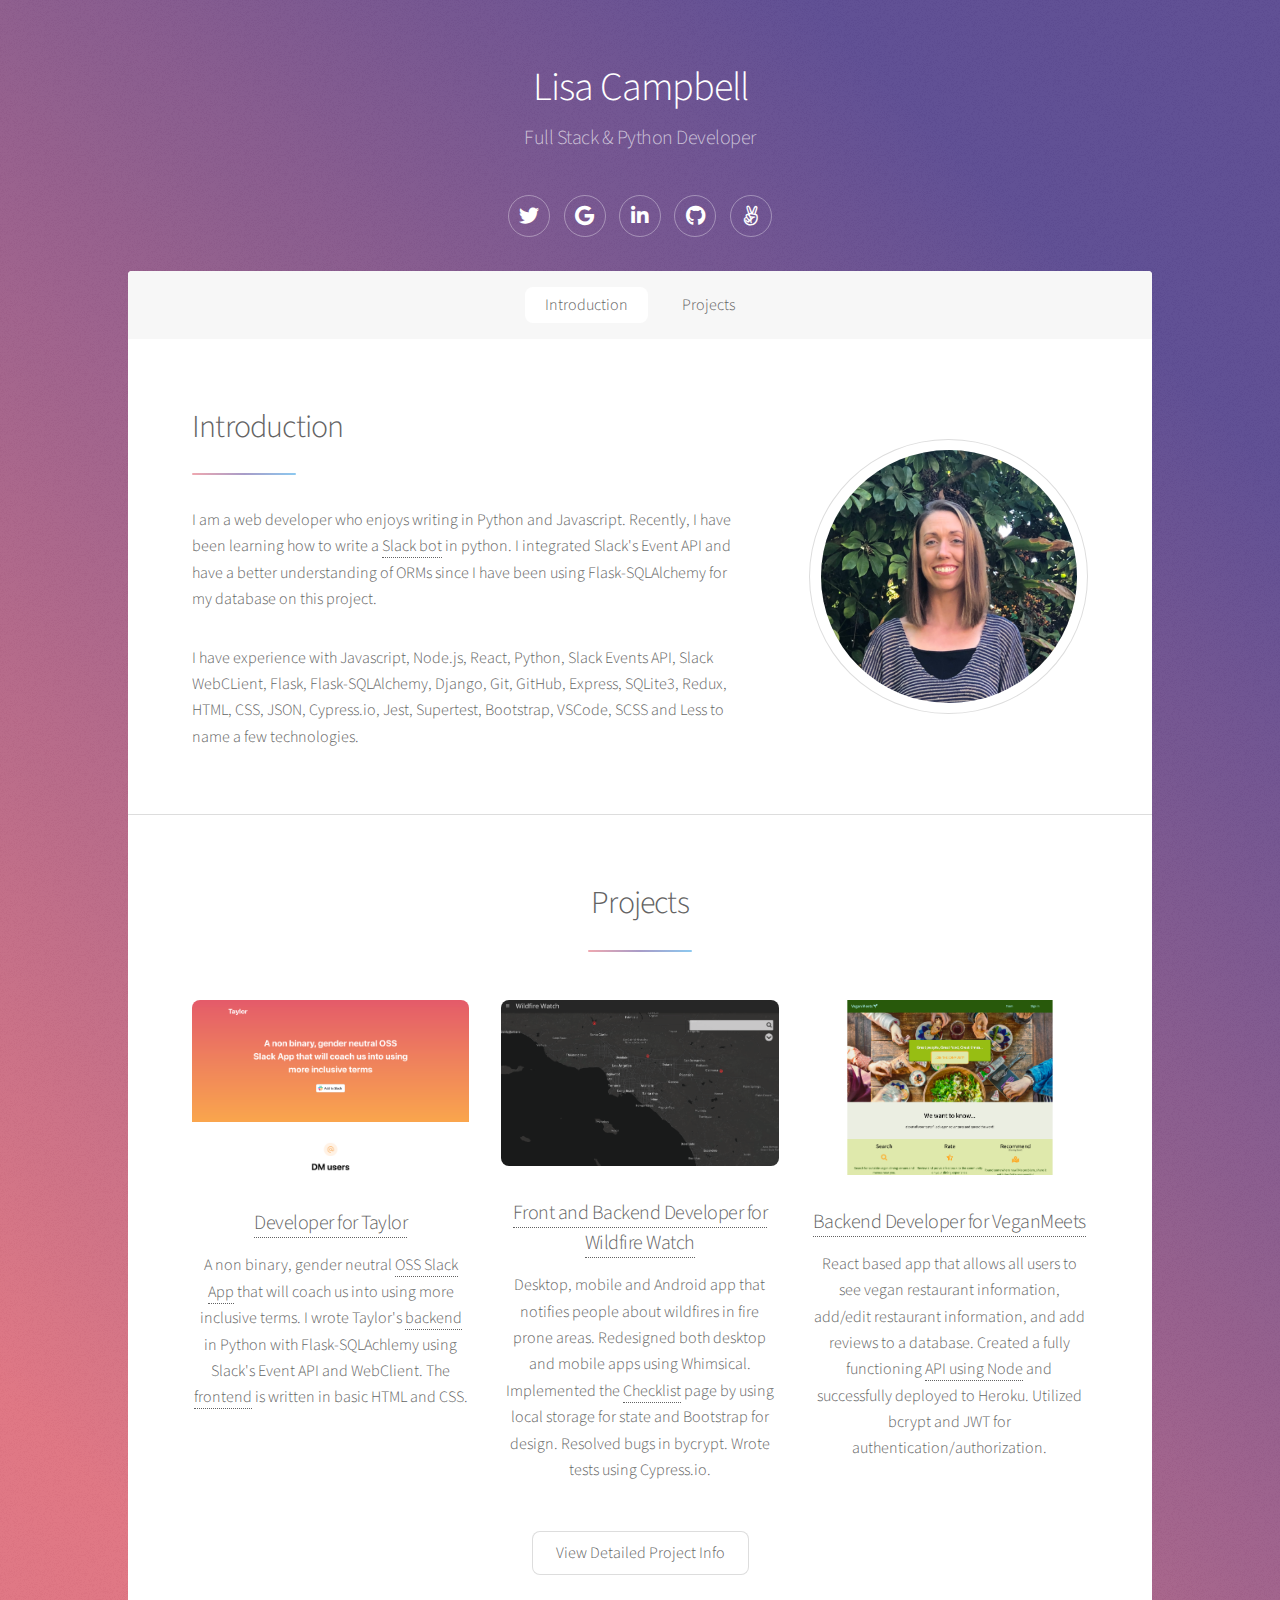
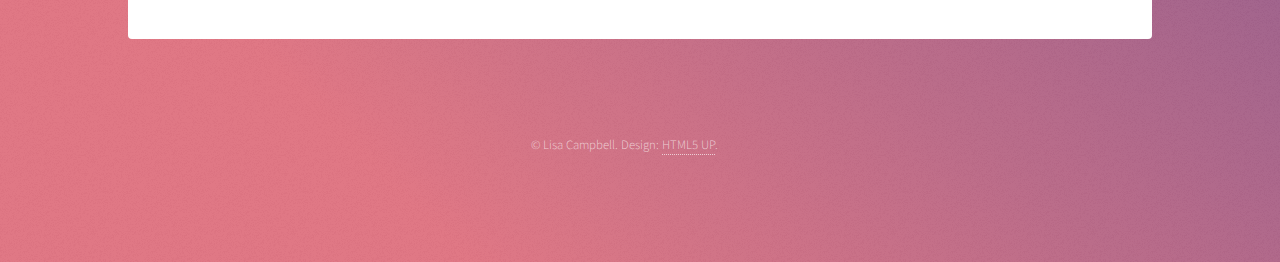
==== commit 1cf2ac2c: "Changes." ====
--- a/index.html
+++ b/index.html
@@ -54,7 +54,7 @@
 										<header class="major">
 											<h2>Introduction</h2>
 										</header>
-										<p>I am a web developer who enjoys writing in python and Javascript. Recently, I have been learning how to write a <a href="https://github.com/gettaylor">Slack bot</a> in python. I integrated Slack's Event API and have a better understanding of ORMs since I have been using Flask-SQLAlchemy for my database on this project.</p>
+										<p>I am a web developer who enjoys writing in Python and Javascript. Recently, I have been learning how to write a <a href="https://github.com/gettaylor">Slack bot</a> in python. I integrated Slack's Event API and have a better understanding of ORMs since I have been using Flask-SQLAlchemy for my database on this project.</p>
 										<p>I have experience with Javascript, Node.js, React, Python, Slack Events API, Slack WebCLient, Flask, Flask-SQLAlchemy, Django, Git, GitHub, Express, SQLite3, Redux, HTML, CSS, JSON, Cypress.io, Jest, Supertest, Bootstrap, VSCode, SCSS and Less to name a few technologies.</p>
 									</div>
 									<span class="image"><img src="images/Lisa_profile.jpg" alt="" /></span>
@@ -77,7 +77,7 @@
 									</li>
 
 									<li>
-										<div class="col-4"><span class="image fit"><a href="https://wildfirewatchapp.com/"><img src="images/wildfire-watch.jpg" alt="" /></a></span></div>
+										<div class="col-4"><span class="image fit"><a href="https://github.com/Lambda-School-Labs/forest-fire-watch-fe/commits?author=lcampbe79"><img src="images/wildfire-watch.jpg" alt="" /></a></span></div>
 										
 										<h3><a href="https://wildfirewatchapp.com/">Front and Backend Developer for Wildfire Watch</h3></a>
 										<p>Desktop, mobile and Android app that notifies people about wildfires in fire prone areas. Redesigned both desktop and mobile apps using Whimsical. Implemented the <a href="https://github.com/Lambda-School-Labs/forest-fire-watch-fe/commits?author=lcampbe79">Checklist</a> page by using local storage for state and Bootstrap for design. Resolved bugs in bycrypt. Wrote tests using Cypress.io.
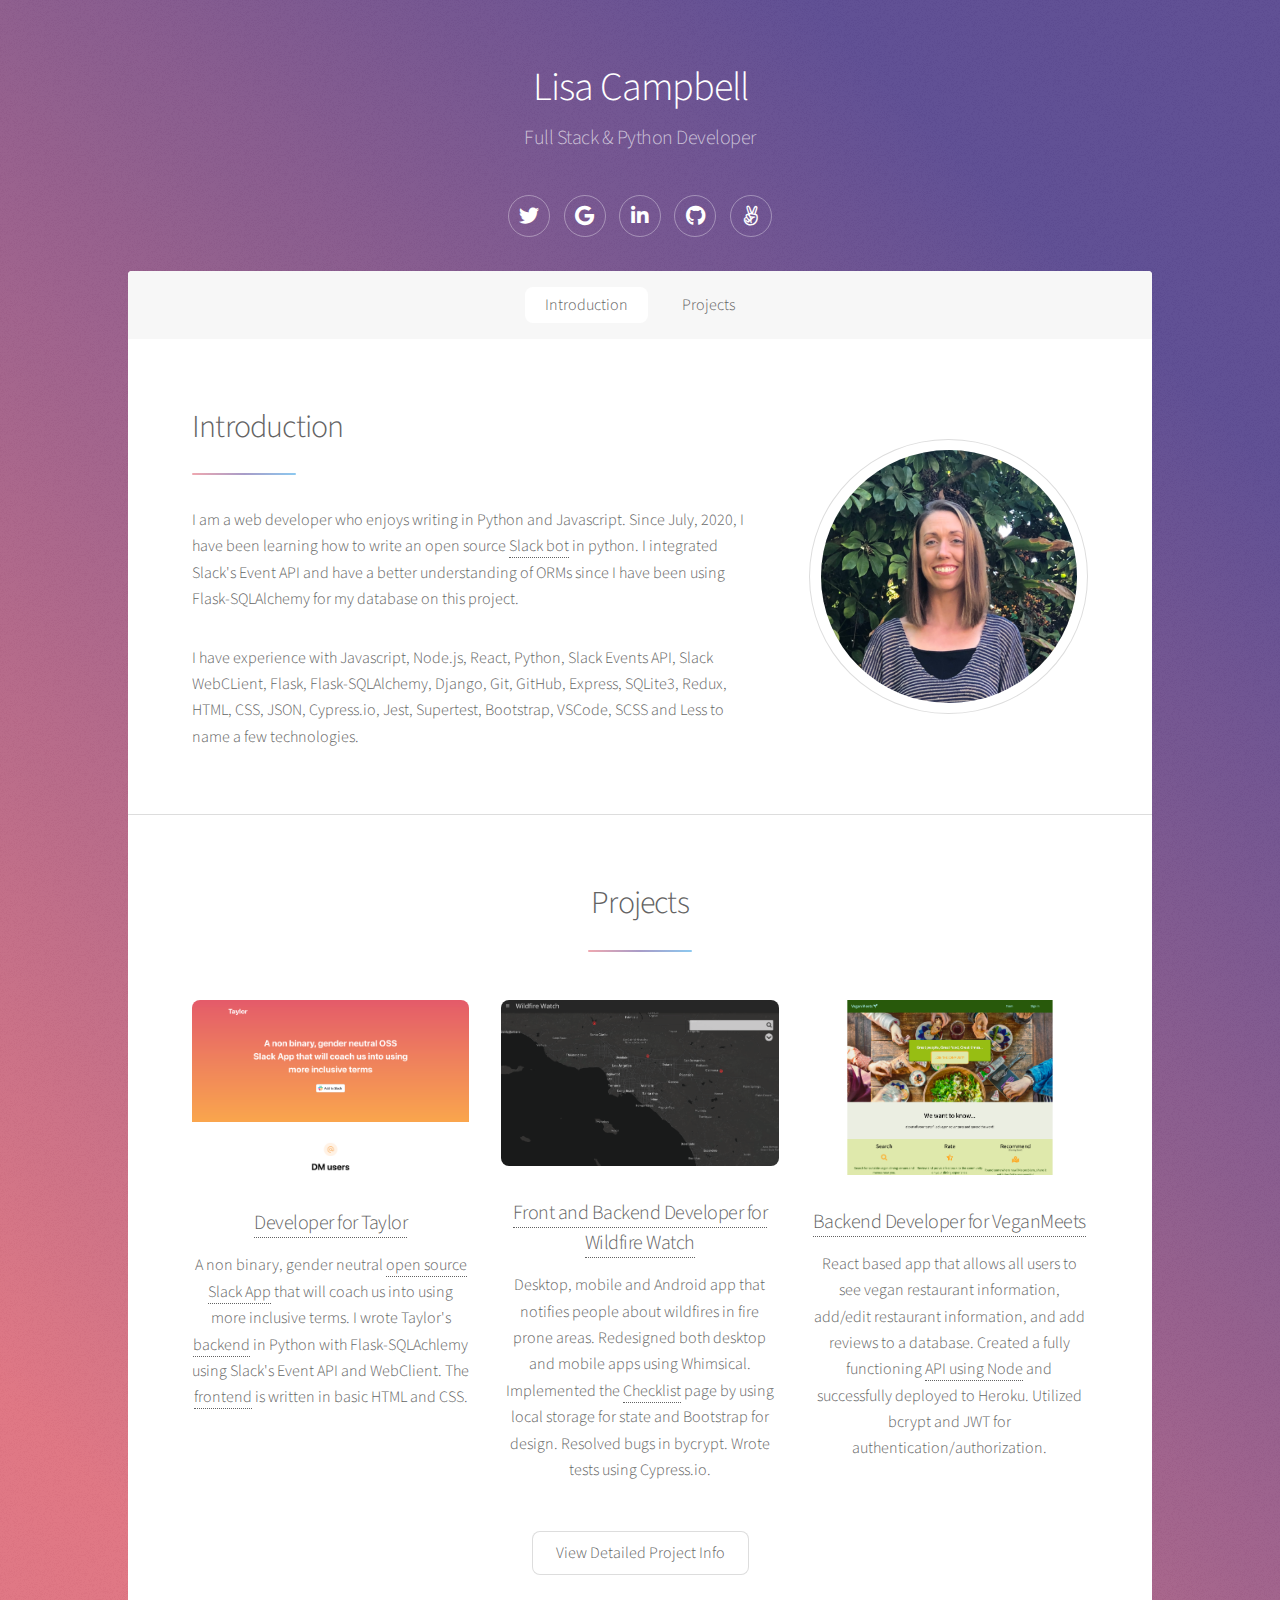
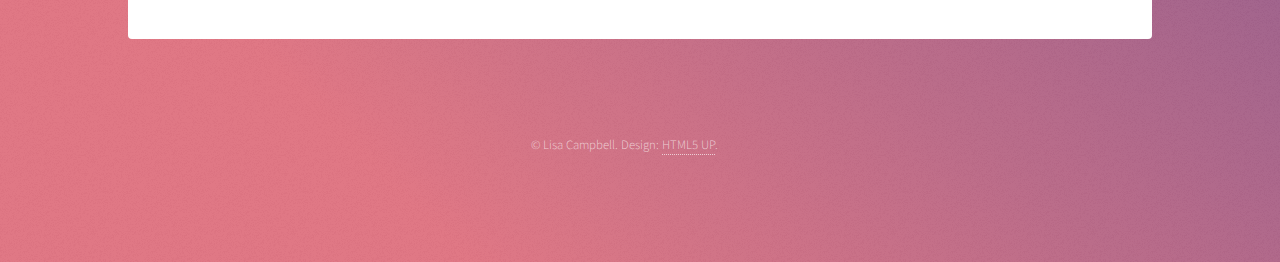
==== commit ac5e70cf: "Cleaning up." ====
--- a/index.html
+++ b/index.html
@@ -2,6 +2,16 @@
 
 <html>
 	<head>
+		<!-- Global site tag (gtag.js) - Google Analytics -->
+		<script async src="https://www.googletagmanager.com/gtag/js?id=UA-176048070-1"></script>
+		<script>
+			window.dataLayer = window.dataLayer || [];
+			function gtag(){dataLayer.push(arguments);}
+			gtag('js', new Date());
+
+			gtag('config', 'UA-176048070-1');
+		</script>
+
 		<title>Lisa Campbell Full Stack & Python Developer</title>
 		<meta charset="utf-8" />
 		<meta name="viewport" content="width=device-width, initial-scale=1, user-scalable=no" />
@@ -54,7 +64,7 @@
 										<header class="major">
 											<h2>Introduction</h2>
 										</header>
-										<p>I am a web developer who enjoys writing in Python and Javascript. Recently, I have been learning how to write a <a href="https://github.com/gettaylor">Slack bot</a> in python. I integrated Slack's Event API and have a better understanding of ORMs since I have been using Flask-SQLAlchemy for my database on this project.</p>
+										<p>I am a web developer who enjoys writing in Python and Javascript. Since July, 2020, I have been learning how to write an open source <a href="https://github.com/gettaylor">Slack bot</a> in python. I integrated Slack's Event API and have a better understanding of ORMs since I have been using Flask-SQLAlchemy for my database on this project.</p>
 										<p>I have experience with Javascript, Node.js, React, Python, Slack Events API, Slack WebCLient, Flask, Flask-SQLAlchemy, Django, Git, GitHub, Express, SQLite3, Redux, HTML, CSS, JSON, Cypress.io, Jest, Supertest, Bootstrap, VSCode, SCSS and Less to name a few technologies.</p>
 									</div>
 									<span class="image"><img src="images/Lisa_profile.jpg" alt="" /></span>
@@ -70,14 +80,14 @@
 								<ul class="features">
 									<li>
 										<div class="col-4"><span class="image fit"><a href="https://gettaylor.app"><img src="images/taylor.jpg" alt="" /></a></span></div>
-										<h3><a href="https://github.com/gettaylor">Developer for Taylor</h3></a>
+										<h3><a href="https://gettaylor.app">Developer for Taylor</h3></a>
 										
-										<p>A non binary, gender neutral <a href="https://gettaylor.app">OSS Slack App</a> that will coach us into using more inclusive terms. I wrote Taylor's <a href="https://github.com/gettaylor/taylor">backend</a> in Python with Flask-SQLAchlemy using Slack's Event API and WebClient. The <a href="https://github.com/gettaylor/website">frontend</a> is written in basic HTML and CSS. 
+										<p>A non binary, gender neutral <a href="https://github.com/gettaylor">open source Slack App</a> that will coach us into using more inclusive terms. I wrote Taylor's <a href="https://github.com/gettaylor/taylor">backend</a> in Python with Flask-SQLAchlemy using Slack's Event API and WebClient. The <a href="https://github.com/gettaylor/website">frontend</a> is written in basic HTML and CSS. 
 										</p>
 									</li>
 
 									<li>
-										<div class="col-4"><span class="image fit"><a href="https://github.com/Lambda-School-Labs/forest-fire-watch-fe/commits?author=lcampbe79"><img src="images/wildfire-watch.jpg" alt="" /></a></span></div>
+										<div class="col-4"><span class="image fit"><a href="https://wildfirewatchapp.com/"><img src="images/wildfire-watch.jpg" alt="" /></a></span></div>
 										
 										<h3><a href="https://wildfirewatchapp.com/">Front and Backend Developer for Wildfire Watch</h3></a>
 										<p>Desktop, mobile and Android app that notifies people about wildfires in fire prone areas. Redesigned both desktop and mobile apps using Whimsical. Implemented the <a href="https://github.com/Lambda-School-Labs/forest-fire-watch-fe/commits?author=lcampbe79">Checklist</a> page by using local storage for state and Bootstrap for design. Resolved bugs in bycrypt. Wrote tests using Cypress.io.
@@ -85,7 +95,7 @@
 									</li>
 
 									<li>
-										<div class="col-4"><span class="image fit"><a href="https://github.com/Web26-veganmeats/BE"><img src="images/veganmeets.jpg" alt="" /></a></span></div>
+										<div class="col-4"><span class="image fit"><a href="https://web26-veganmeats.github.io/Marketing-Page/"><img src="images/veganmeets.jpg" alt="" /></a></span></div>
 										<!-- <span class="image"><img src="images/veganmeets.jpg" alt="" /></span> -->
 										<h3><a href="https://web26-veganmeats.github.io/Marketing-Page/">Backend Developer for VeganMeets</h3></a>
 										<p>React based app that allows all users to see vegan restaurant information, add/edit restaurant information, and add reviews to a database. Created a fully functioning <a href="https://github.com/Web26-veganmeats/BE">API using Node</a> and successfully deployed to Heroku. Utilized bcrypt and JWT for authentication/authorization.</p>
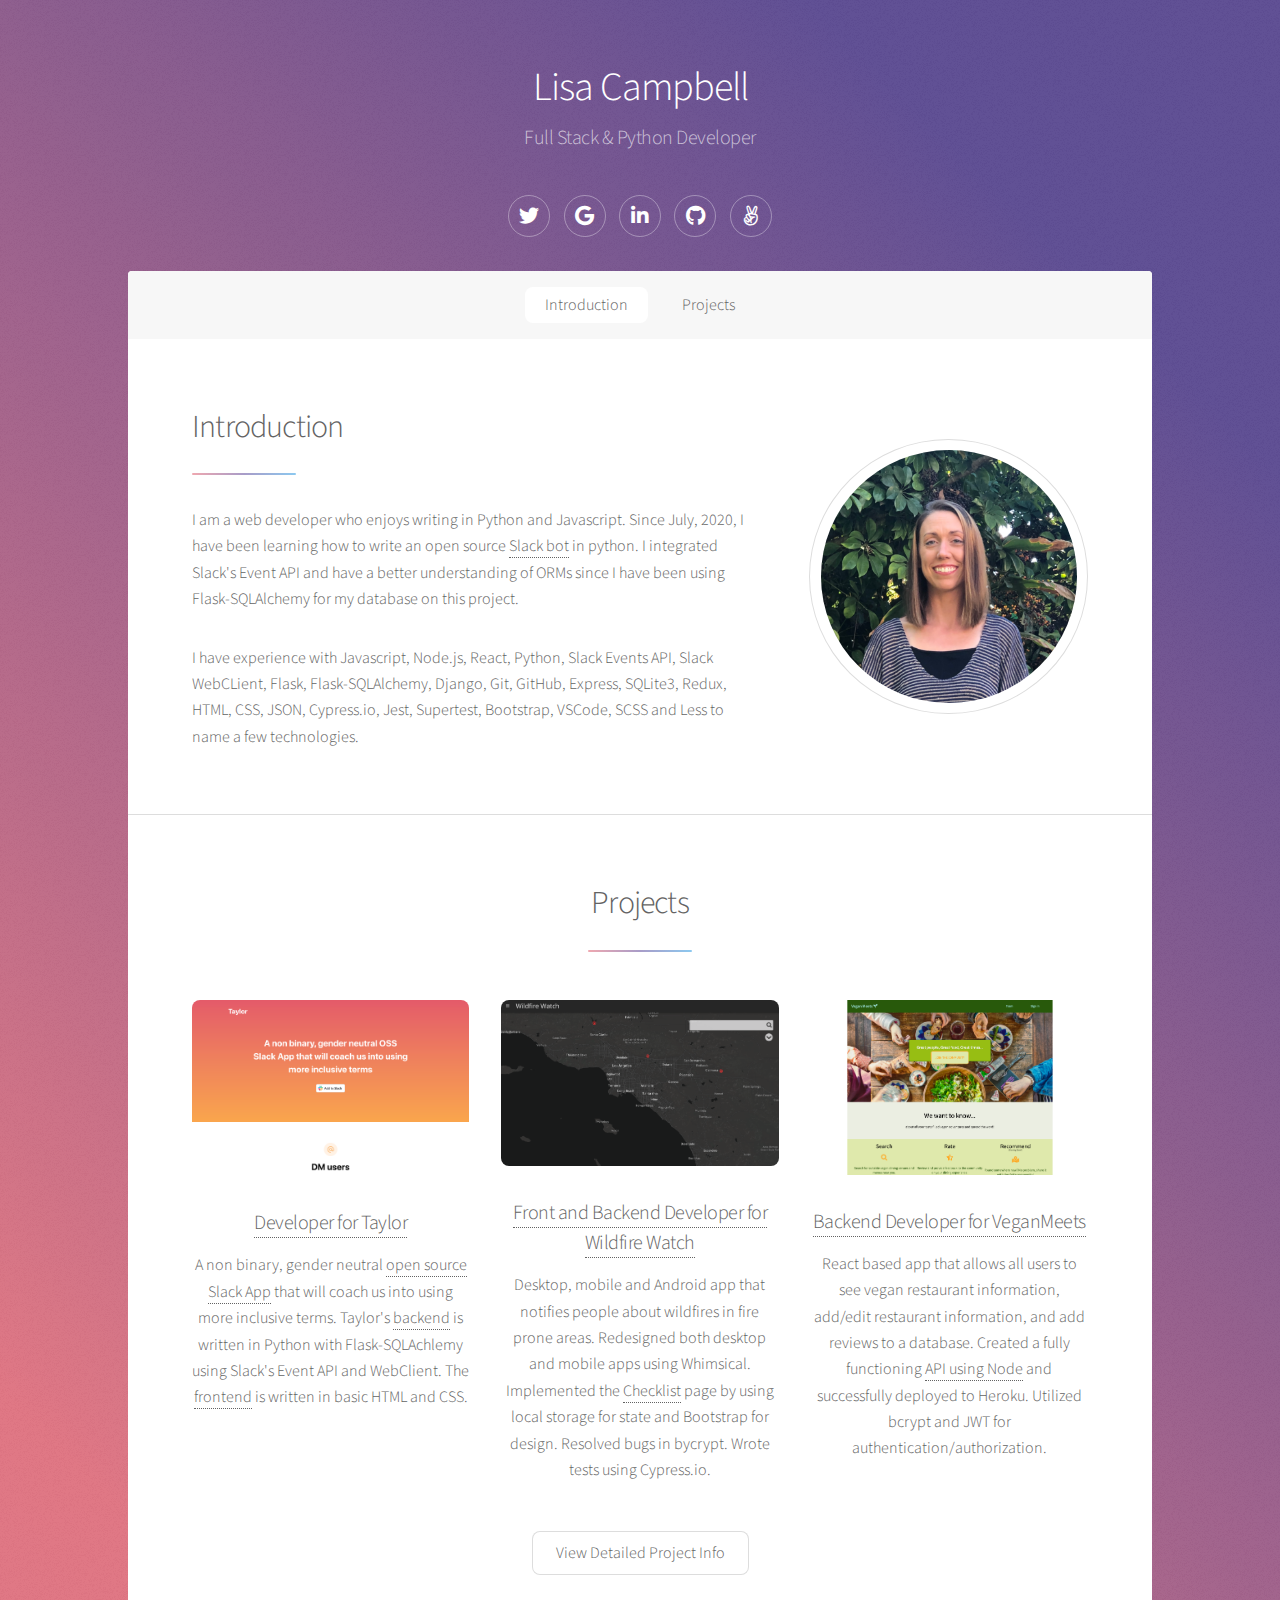
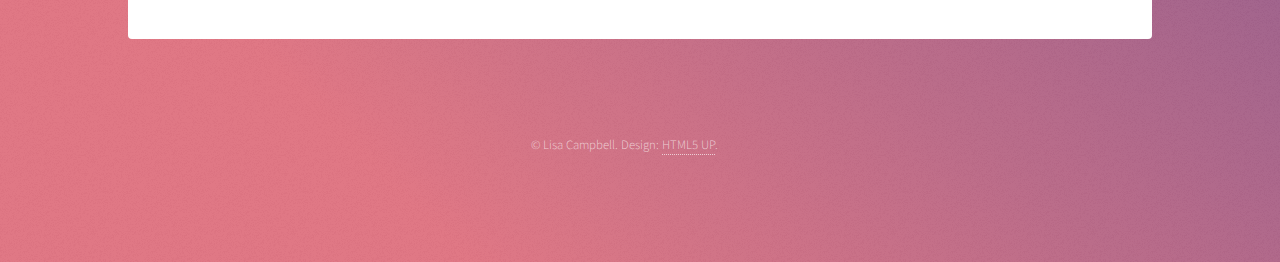
==== commit ac722939: "Updated index." ====
--- a/index.html
+++ b/index.html
@@ -67,7 +67,9 @@
 										<p>I am a web developer who enjoys writing in Python and Javascript. Since July, 2020, I have been learning how to write an open source <a href="https://github.com/gettaylor">Slack bot</a> in python. I integrated Slack's Event API and have a better understanding of ORMs since I have been using Flask-SQLAlchemy for my database on this project.</p>
 										<p>I have experience with Javascript, Node.js, React, Python, Slack Events API, Slack WebCLient, Flask, Flask-SQLAlchemy, Django, Git, GitHub, Express, SQLite3, Redux, HTML, CSS, JSON, Cypress.io, Jest, Supertest, Bootstrap, VSCode, SCSS and Less to name a few technologies.</p>
 									</div>
-									<span class="image"><img src="images/Lisa_profile.jpg" alt="" /></span>
+									<span class="image">
+										<img src="images/Lisa_profile.jpg" alt="" />
+									</span>
 								</div>
 							</section>
 
@@ -77,27 +79,58 @@
 									<h2>Projects</h2>
 								</header>
 
+							<!-- Projects -->
 								<ul class="features">
+			
+									<!-- Taylor -->
 									<li>
-										<div class="col-4"><span class="image fit"><a href="https://gettaylor.app"><img src="images/taylor.jpg" alt="" /></a></span></div>
-										<h3><a href="https://gettaylor.app">Developer for Taylor</h3></a>
+										<div class="col-4">
+											<span class="image fit">
+												<a href="https://gettaylor.app">
+													<img src="images/taylor.jpg" alt="" />
+												</a>
+											</span>
+										</div>
+
+										<h3>
+											<a href="https://gettaylor.app">Developer for Taylor</a>
+										</h3>
 										
-										<p>A non binary, gender neutral <a href="https://github.com/gettaylor">open source Slack App</a> that will coach us into using more inclusive terms. I wrote Taylor's <a href="https://github.com/gettaylor/taylor">backend</a> in Python with Flask-SQLAchlemy using Slack's Event API and WebClient. The <a href="https://github.com/gettaylor/website">frontend</a> is written in basic HTML and CSS. 
-										</p>
+										<p>A non binary, gender neutral <a href="https://github.com/gettaylor">open source Slack App</a> that will coach us into using more inclusive terms. Taylor's <a href="https://github.com/gettaylor/taylor">backend</a> is written in Python with Flask-SQLAchlemy using Slack's Event API and WebClient. The <a href="https://github.com/gettaylor/website">frontend</a> is written in basic HTML and CSS. </p>
+										
 									</li>
 
+									<!-- Wildfire Watch -->
 									<li>
-										<div class="col-4"><span class="image fit"><a href="https://wildfirewatchapp.com/"><img src="images/wildfire-watch.jpg" alt="" /></a></span></div>
+										<div class="col-4">
+											<span class="image fit">
+												<a href="https://wildfirewatchapp.com/">
+													<img src="images/wildfire-watch.jpg" alt="" />
+												</a>
+											</span>
+										</div>
 										
-										<h3><a href="https://wildfirewatchapp.com/">Front and Backend Developer for Wildfire Watch</h3></a>
-										<p>Desktop, mobile and Android app that notifies people about wildfires in fire prone areas. Redesigned both desktop and mobile apps using Whimsical. Implemented the <a href="https://github.com/Lambda-School-Labs/forest-fire-watch-fe/commits?author=lcampbe79">Checklist</a> page by using local storage for state and Bootstrap for design. Resolved bugs in bycrypt. Wrote tests using Cypress.io.
-										</p>
+										<h3>
+											<a href="https://wildfirewatchapp.com/">Front and Backend Developer for Wildfire Watch</a>
+										</h3>
+
+										<p>Desktop, mobile and Android app that notifies people about wildfires in fire prone areas. Redesigned both desktop and mobile apps using Whimsical. Implemented the <a href="https://github.com/Lambda-School-Labs/forest-fire-watch-fe/commits?author=lcampbe79">Checklist</a> page by using local storage for state and Bootstrap for design. Resolved bugs in bycrypt. Wrote tests using Cypress.io.</p>
 									</li>
 
+									<!-- Vegan Meets -->
 									<li>
-										<div class="col-4"><span class="image fit"><a href="https://web26-veganmeats.github.io/Marketing-Page/"><img src="images/veganmeets.jpg" alt="" /></a></span></div>
-										<!-- <span class="image"><img src="images/veganmeets.jpg" alt="" /></span> -->
-										<h3><a href="https://web26-veganmeats.github.io/Marketing-Page/">Backend Developer for VeganMeets</h3></a>
+										<div class="col-4">
+											<span class="image fit">
+												<a href="https://web26-veganmeats.github.io/Marketing-Page/">
+													<img src="images/veganmeets.jpg" alt="" />
+												</a>
+											</span>
+										</div>
+										
+										<h3>
+											<a href="https://web26-veganmeats.github.io/Marketing-Page/">Backend Developer for VeganMeets</a>
+										</h3>
+
 										<p>React based app that allows all users to see vegan restaurant information, add/edit restaurant information, and add reviews to a database. Created a fully functioning <a href="https://github.com/Web26-veganmeats/BE">API using Node</a> and successfully deployed to Heroku. Utilized bcrypt and JWT for authentication/authorization.</p>
 									</li>
 
@@ -108,9 +141,7 @@
 										<li><a href="projects.html" class="button">View Detailed Project Info</a></li>
 									</ul>
 								</footer>
-
 							</section>
-
 					</div>
 
 				<!-- Footer -->
